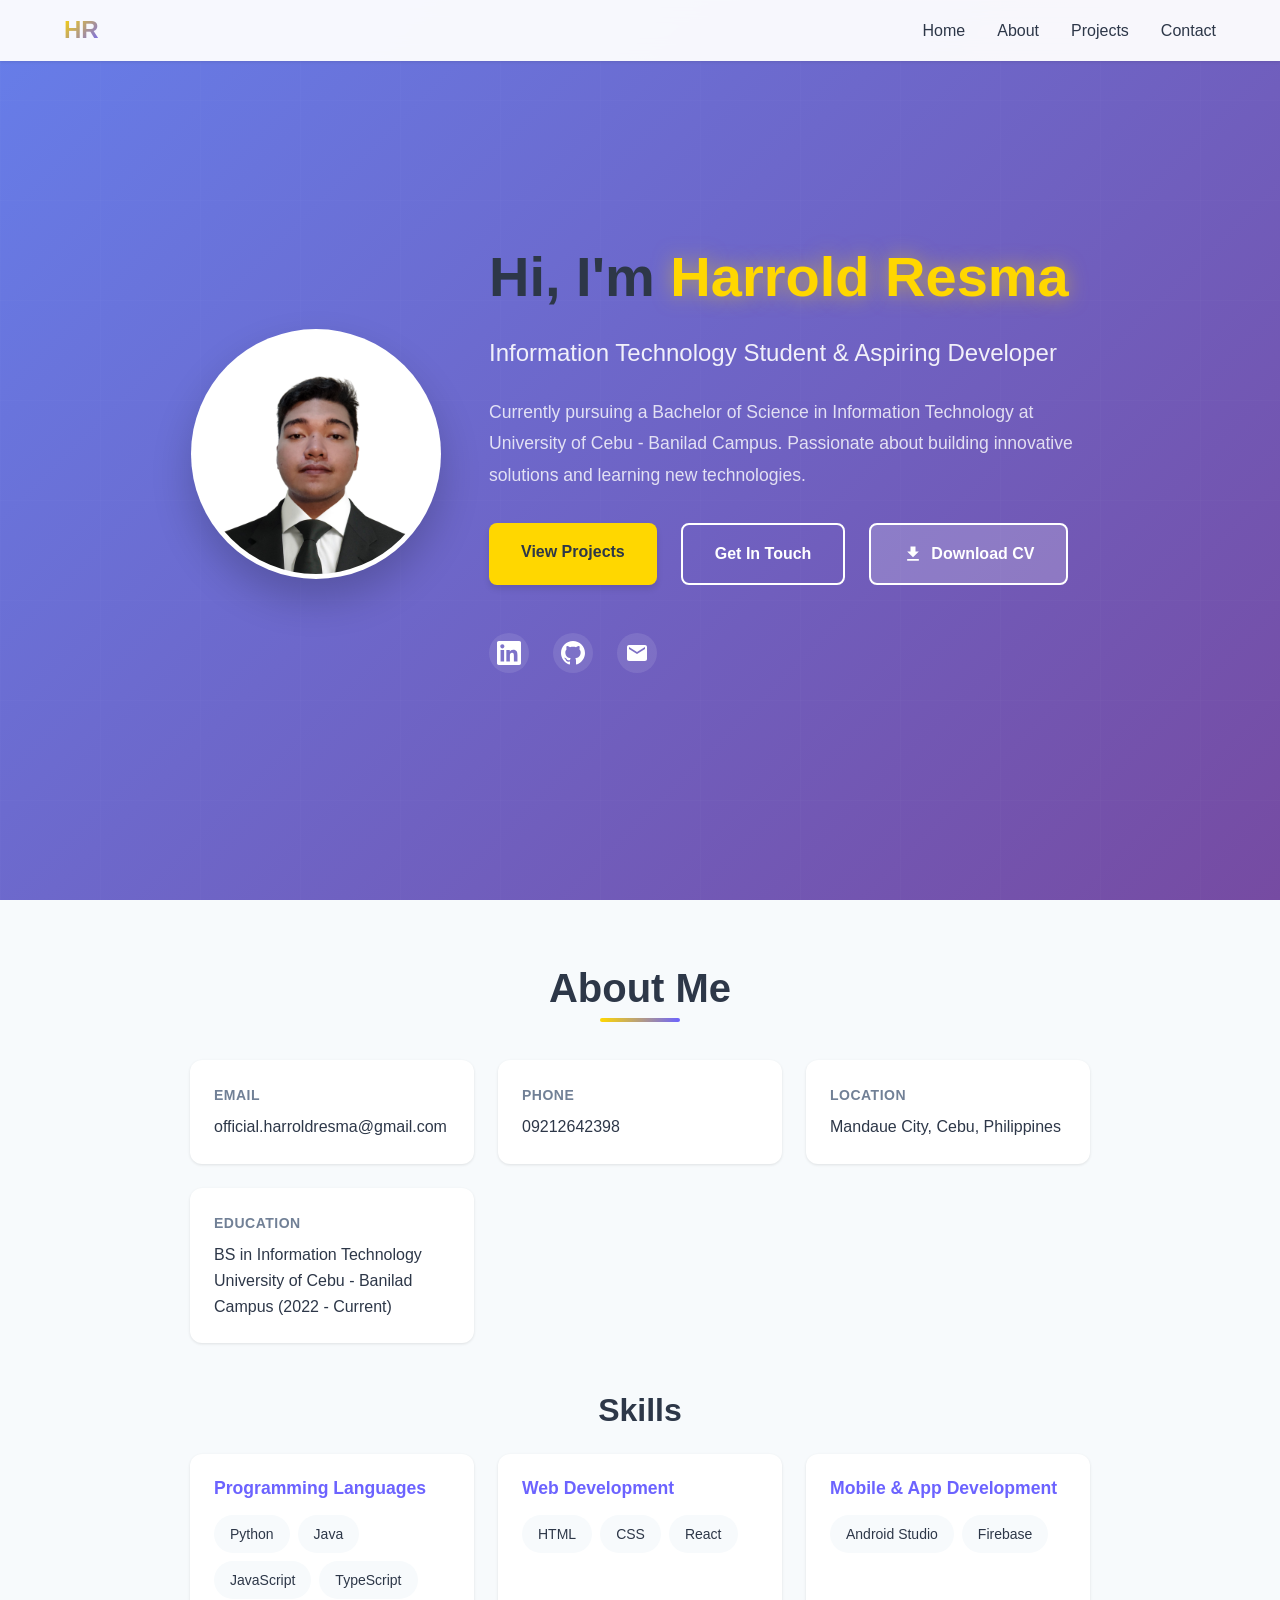
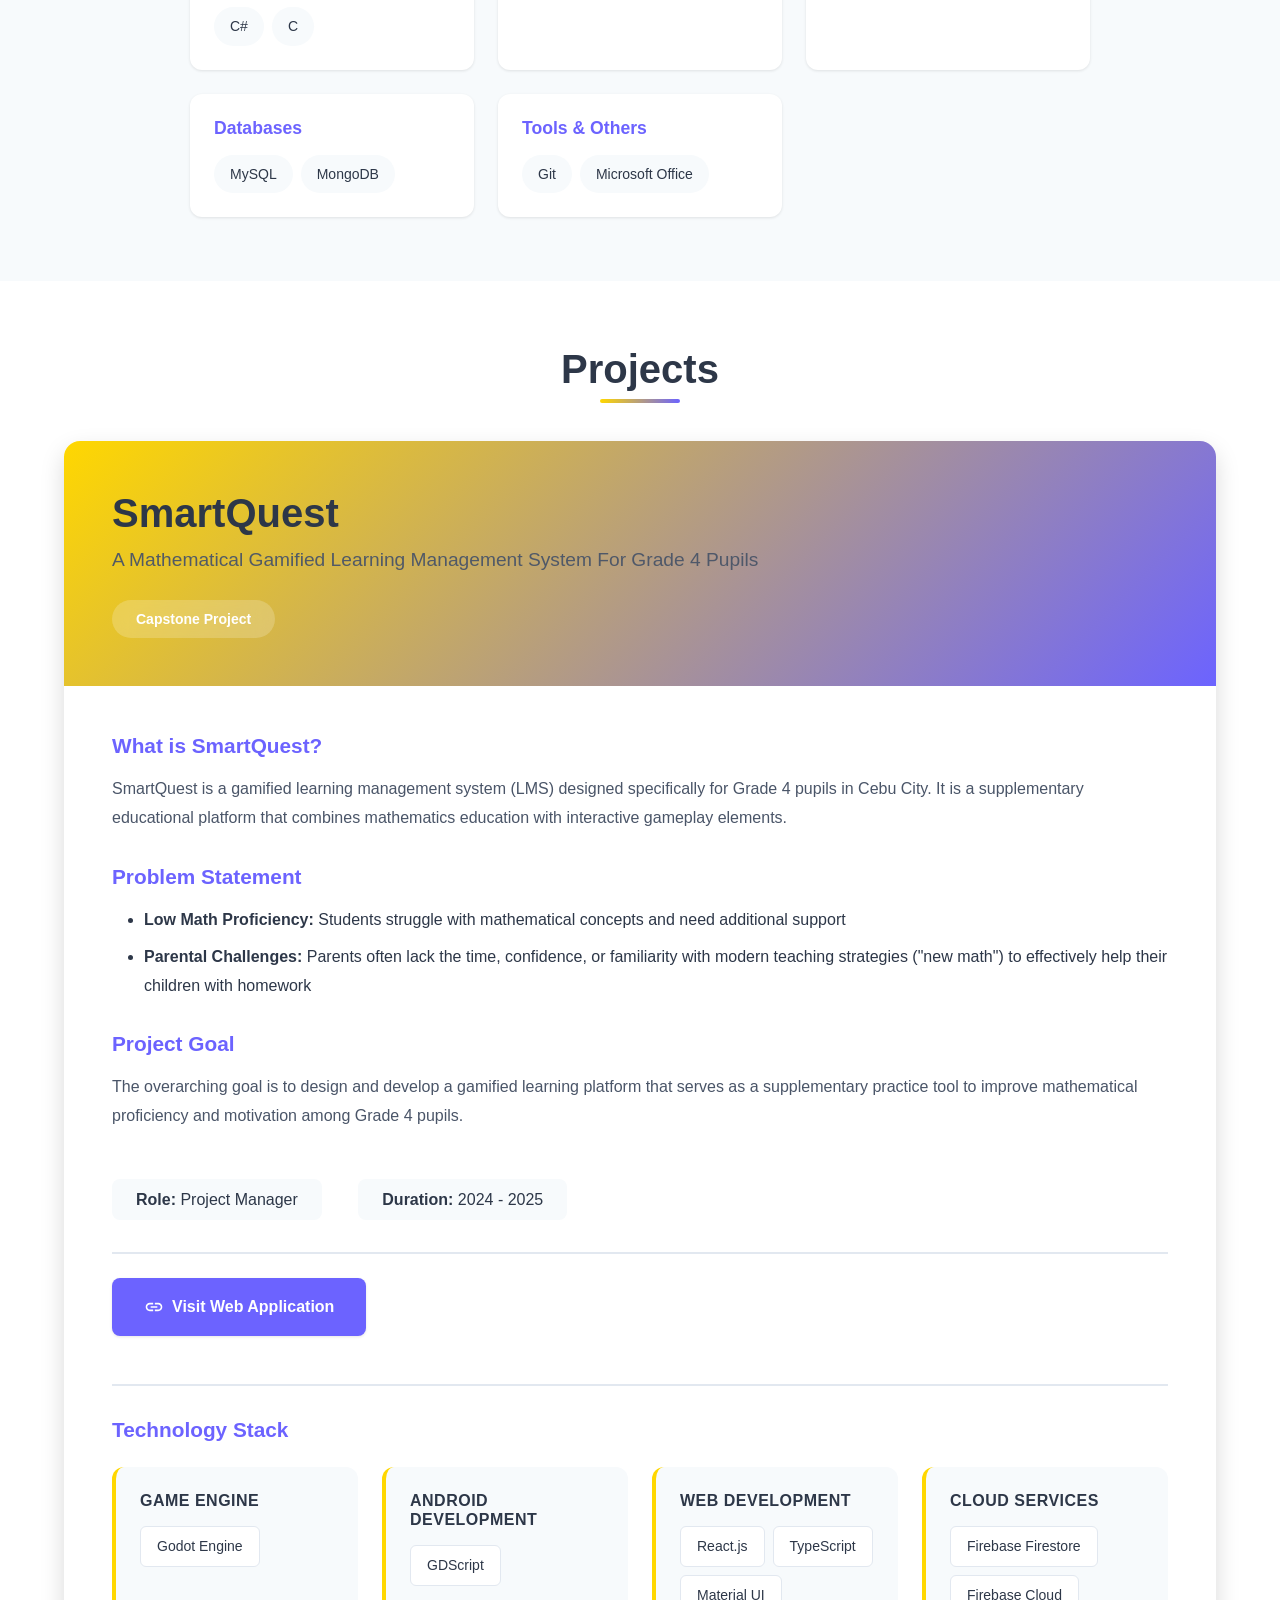
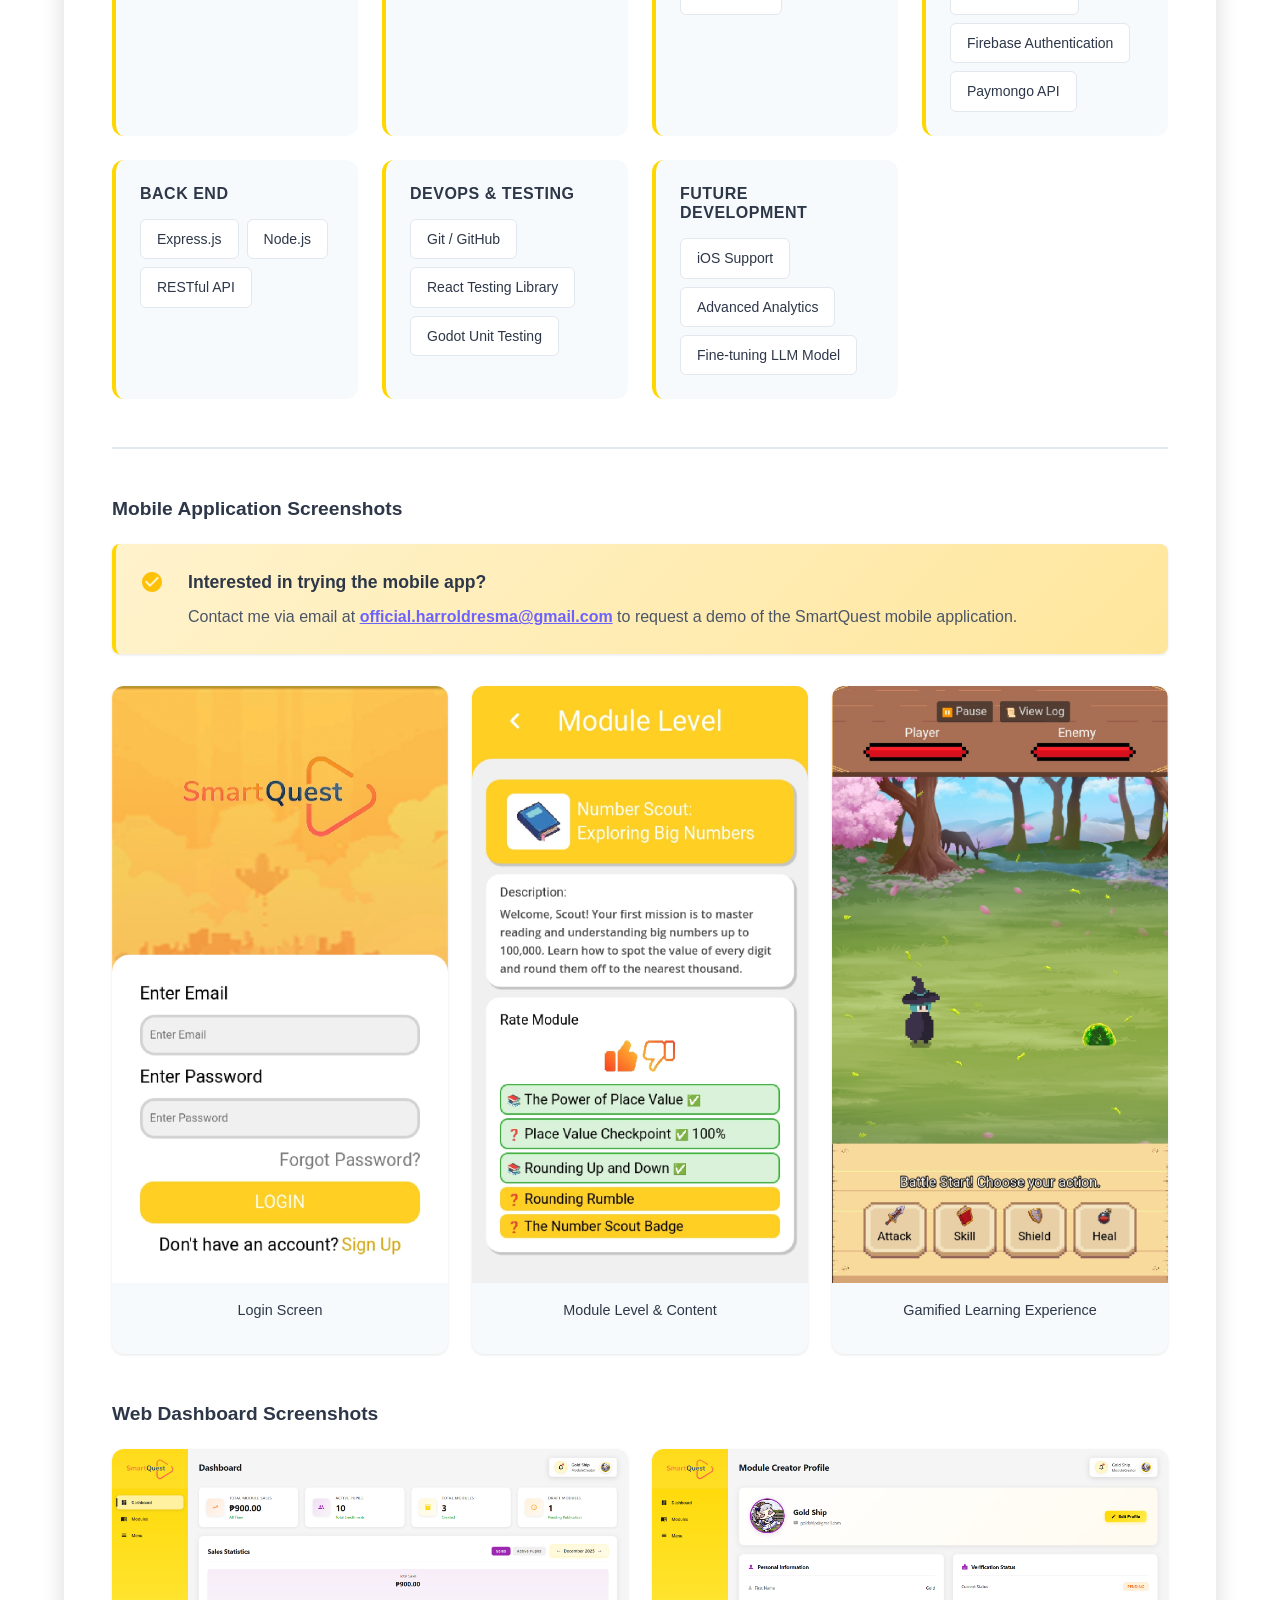
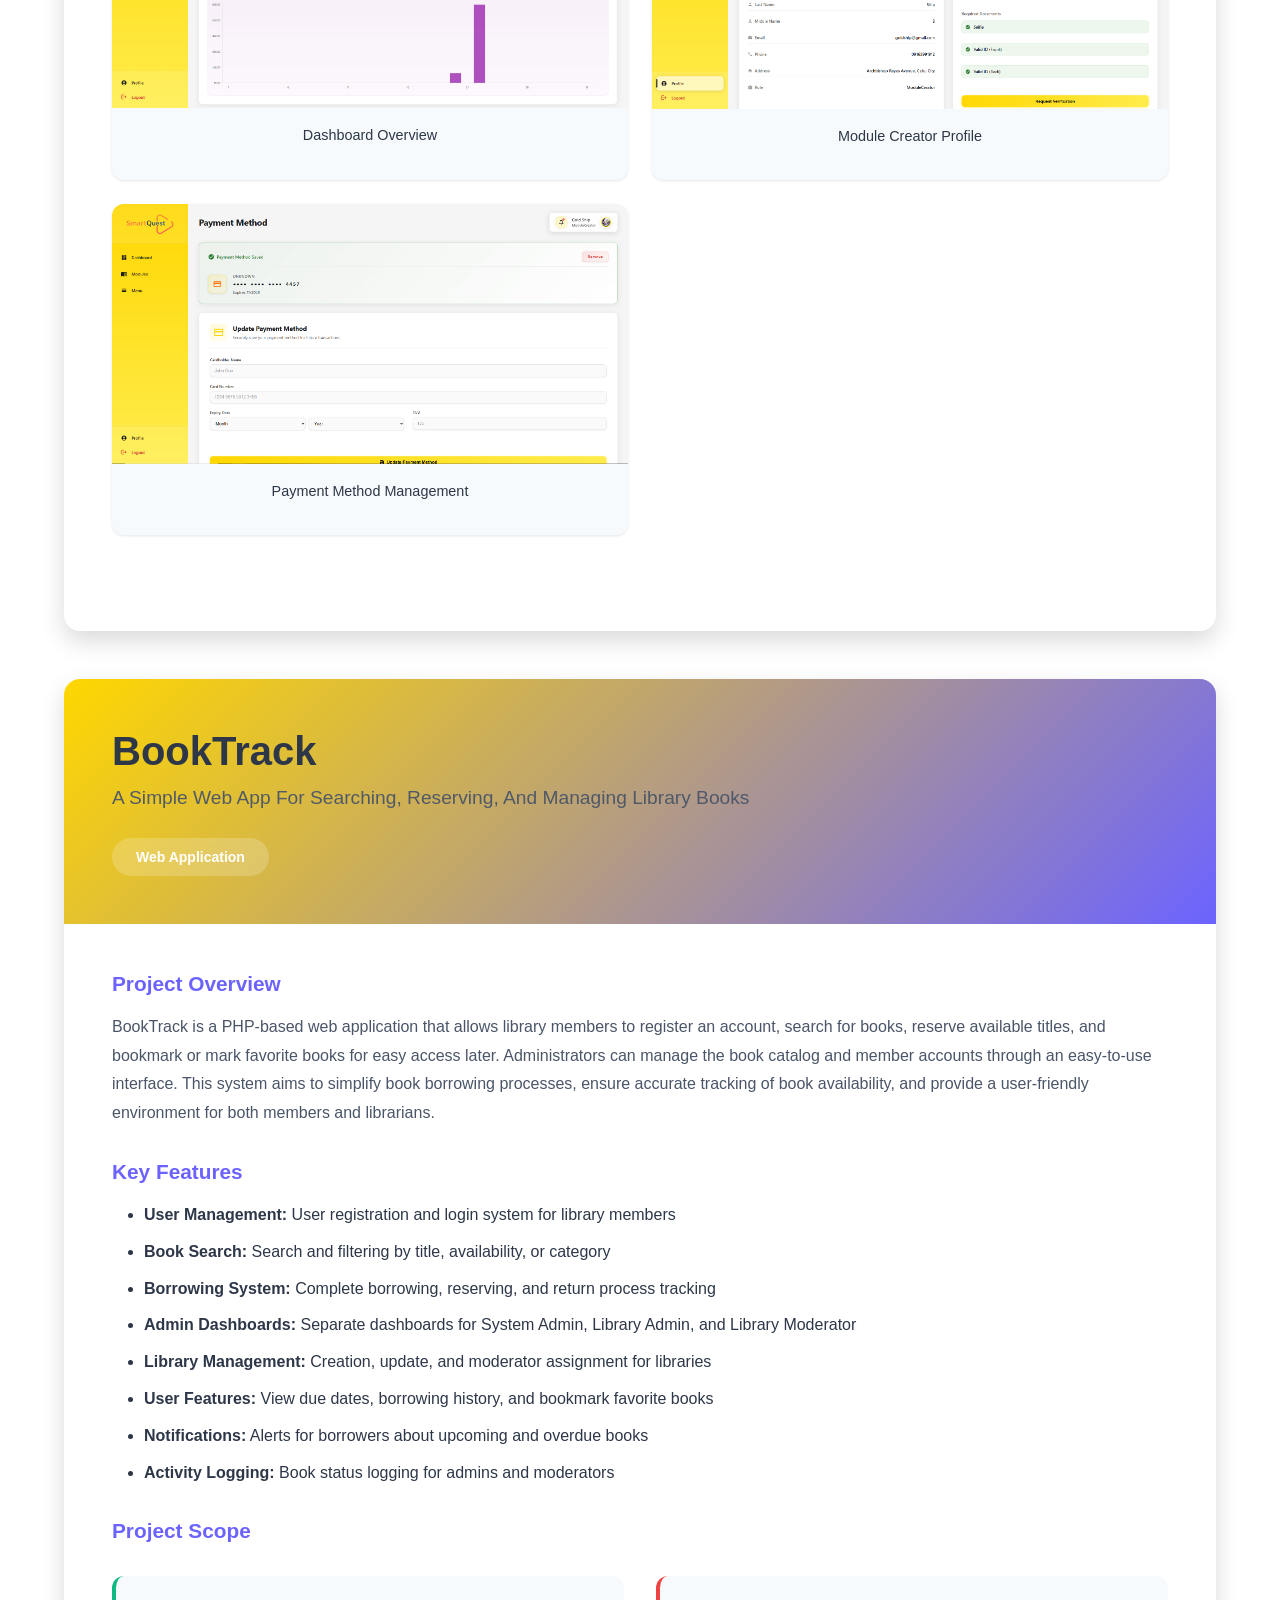
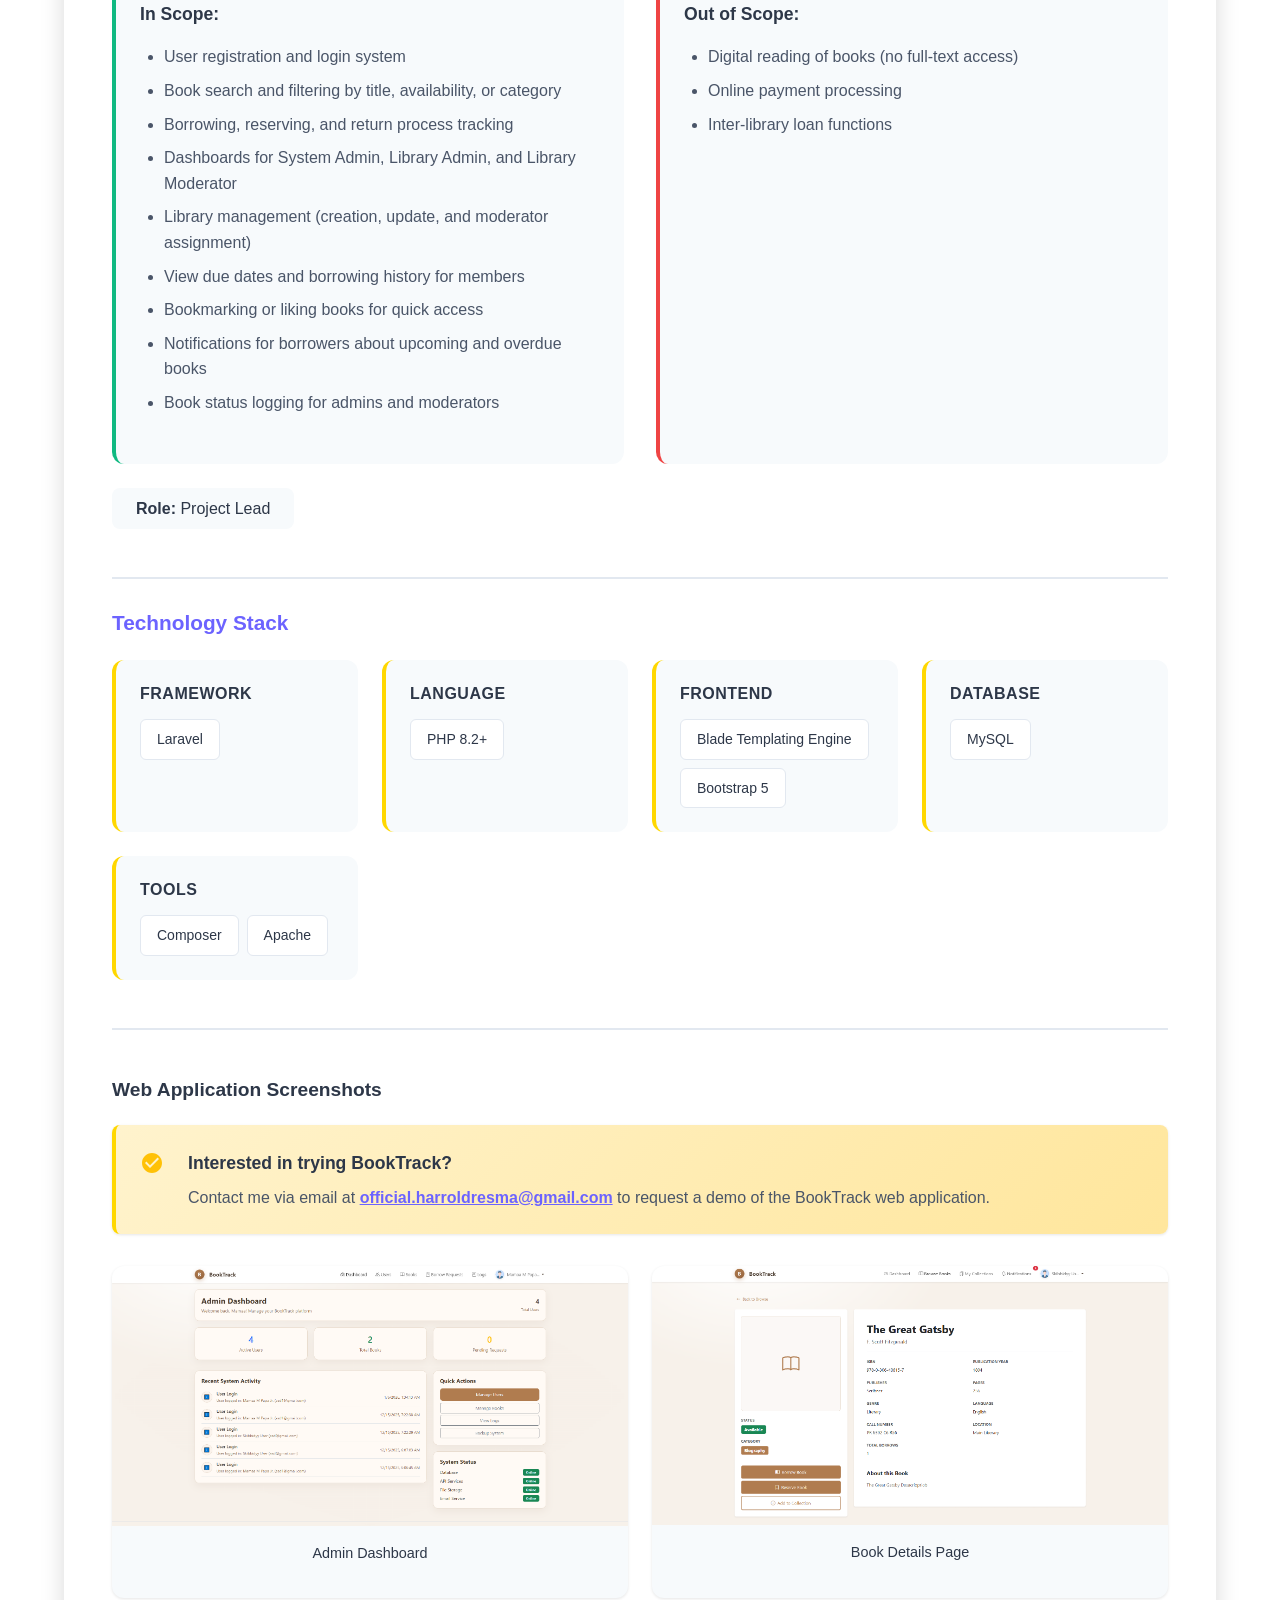
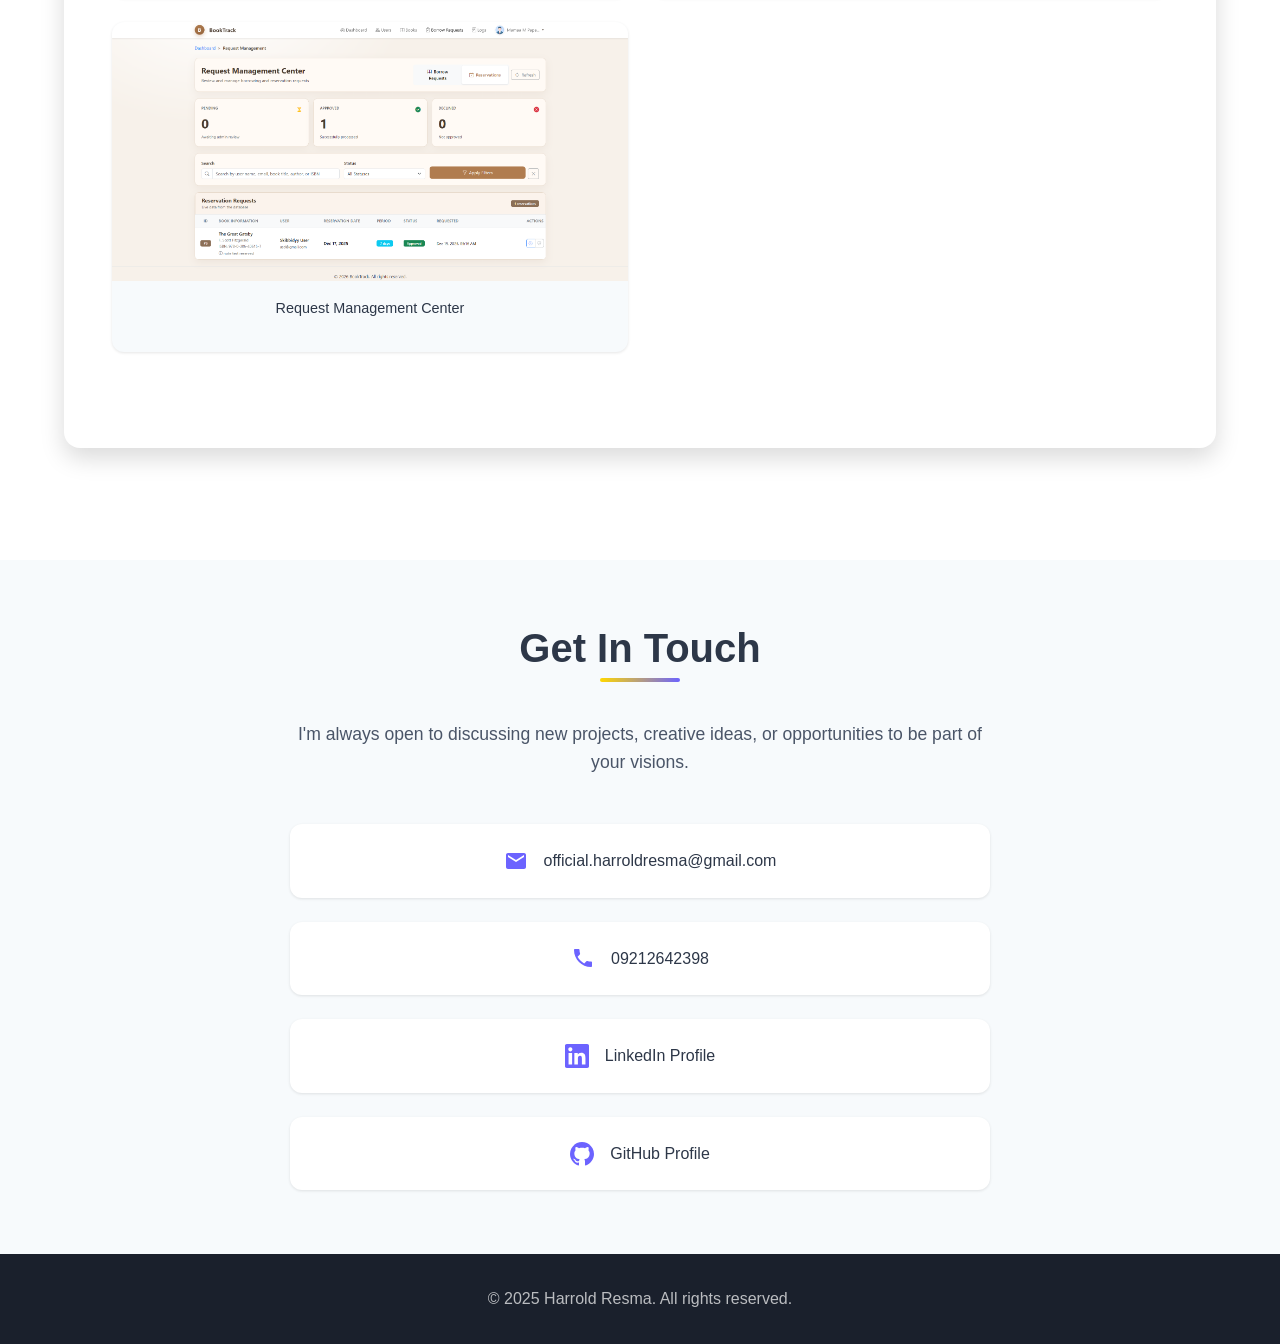
==== screens/index.html @ 8fab3f6a "Add portfolio site, assets, and project descriptions Added initial portfolio HTML (screens/index.htm" ====
<!DOCTYPE html>
<html lang="en">
<head>
    <meta charset="UTF-8">
    <meta name="viewport" content="width=device-width, initial-scale=1.0">
    <title>Harrold Resma - Portfolio</title>
    <link rel="stylesheet" href="../styles/global.css">
</head>
<body>
    <!-- Navigation -->
    <nav class="navbar">
        <div class="container">
            <div class="nav-brand">
                <h2>HR</h2>
            </div>
            <ul class="nav-menu">
                <li><a href="#home">Home</a></li>
                <li><a href="#about">About</a></li>
                <li><a href="#projects">Projects</a></li>
                <li><a href="#contact">Contact</a></li>
            </ul>
            <div class="hamburger">
                <span></span>
                <span></span>
                <span></span>
            </div>
        </div>
    </nav>

    <!-- Hero Section -->
    <section id="home" class="hero">
        <div class="container">
            <div class="hero-content">
                <div class="hero-image">
                    <img src="../assets/Harrold Profile Transparent.png" alt="Harrold Resma" class="profile-picture">
                </div>
                <div class="hero-text">
                    <h1 class="hero-title">
                        Hi, I'm <span class="highlight">Harrold Resma</span>
                    </h1>
                    <p class="hero-subtitle">Information Technology Student & Aspiring Developer</p>
                    <p class="hero-description">
                        Currently pursuing a Bachelor of Science in Information Technology at University of Cebu - Banilad Campus. 
                        Passionate about building innovative solutions and learning new technologies.
                    </p>
                    <div class="hero-buttons">
                        <a href="#projects" class="btn btn-primary">View Projects</a>
                        <a href="#contact" class="btn btn-secondary">Get In Touch</a>
                        <a href="../CV/Harrold-Resma_CV.pdf" download="Harrold-Resma_CV.pdf" class="btn btn-cv">
                            <svg width="20" height="20" viewBox="0 0 24 24" fill="currentColor" style="margin-right: 8px;">
                                <path d="M19 9h-4V3H9v6H5l7 7 7-7zM5 18v2h14v-2H5z"/>
                            </svg>
                            Download CV
                        </a>
                    </div>
                    <div class="social-links">
                        <a href="https://www.linkedin.com/in/harrold-resma-5a1842332" target="_blank" class="social-link">
                            <svg width="24" height="24" viewBox="0 0 24 24" fill="currentColor">
                                <path d="M20.447 20.452h-3.554v-5.569c0-1.328-.027-3.037-1.852-3.037-1.853 0-2.136 1.445-2.136 2.939v5.667H9.351V9h3.414v1.561h.046c.477-.9 1.637-1.85 3.37-1.85 3.601 0 4.267 2.37 4.267 5.455v6.286zM5.337 7.433c-1.144 0-2.063-.926-2.063-2.065 0-1.138.92-2.063 2.063-2.063 1.14 0 2.064.925 2.064 2.063 0 1.139-.925 2.065-2.064 2.065zm1.782 13.019H3.555V9h3.564v11.452zM22.225 0H1.771C.792 0 0 .774 0 1.729v20.542C0 23.227.792 24 1.771 24h20.451C23.2 24 24 23.227 24 22.271V1.729C24 .774 23.2 0 22.222 0h.003z"/>
                            </svg>
                        </a>
                        <a href="https://github.com/Harrrrold" target="_blank" class="social-link">
                            <svg width="24" height="24" viewBox="0 0 24 24" fill="currentColor">
                                <path d="M12 0c-6.626 0-12 5.373-12 12 0 5.302 3.438 9.8 8.207 11.387.599.111.793-.261.793-.577v-2.234c-3.338.726-4.033-1.416-4.033-1.416-.546-1.387-1.333-1.756-1.333-1.756-1.089-.745.083-.729.083-.729 1.205.084 1.839 1.237 1.839 1.237 1.07 1.834 2.807 1.304 3.492.997.107-.775.418-1.305.762-1.604-2.665-.305-5.467-1.334-5.467-5.931 0-1.311.469-2.381 1.236-3.221-.124-.303-.535-1.524.117-3.176 0 0 1.008-.322 3.301 1.23.957-.266 1.983-.399 3.003-.404 1.02.005 2.047.138 3.006.404 2.291-1.552 3.297-1.23 3.297-1.23.653 1.653.242 2.874.118 3.176.77.84 1.235 1.911 1.235 3.221 0 4.609-2.807 5.624-5.479 5.921.43.372.823 1.102.823 2.222v3.293c0 .319.192.694.801.576 4.765-1.589 8.199-6.086 8.199-11.386 0-6.627-5.373-12-12-12z"/>
                            </svg>
                        </a>
                        <a href="#contact" class="social-link">
                            <svg width="24" height="24" viewBox="0 0 24 24" fill="currentColor">
                                <path d="M20 4H4c-1.1 0-1.99.9-1.99 2L2 18c0 1.1.9 2 2 2h16c1.1 0 2-.9 2-2V6c0-1.1-.9-2-2-2zm0 4l-8 5-8-5V6l8 5 8-5v2z"/>
                            </svg>
                        </a>
                    </div>
                </div>
            </div>
        </div>
    </section>

    <!-- About Section -->
    <section id="about" class="about">
        <div class="container">
            <h2 class="section-title">About Me</h2>
            <div class="about-content">
                <div class="about-text">
                    <div class="info-grid">
                        <div class="info-item">
                            <span class="info-label">Email</span>
                            <span class="info-value">official.harroldresma@gmail.com</span>
                        </div>
                        <div class="info-item">
                            <span class="info-label">Phone</span>
                            <span class="info-value">09212642398</span>
                        </div>
                        <div class="info-item">
                            <span class="info-label">Location</span>
                            <span class="info-value">Mandaue City, Cebu, Philippines</span>
                        </div>
                        <div class="info-item">
                            <span class="info-label">Education</span>
                            <span class="info-value">BS in Information Technology<br>University of Cebu - Banilad Campus (2022 - Current)</span>
                        </div>
                    </div>
                    <div class="skills-section">
                        <h3>Skills</h3>
                        <div class="skills-grid">
                            <div class="skill-category">
                                <h4>Programming Languages</h4>
                                <div class="skill-tags">
                                    <span class="skill-tag">Python</span>
                                    <span class="skill-tag">Java</span>
                                    <span class="skill-tag">JavaScript</span>
                                    <span class="skill-tag">TypeScript</span>
                                    <span class="skill-tag">C#</span>
                                    <span class="skill-tag">C</span>
                                </div>
                            </div>
                            <div class="skill-category">
                                <h4>Web Development</h4>
                                <div class="skill-tags">
                                    <span class="skill-tag">HTML</span>
                                    <span class="skill-tag">CSS</span>
                                    <span class="skill-tag">React</span>
                                </div>
                            </div>
                            <div class="skill-category">
                                <h4>Mobile & App Development</h4>
                                <div class="skill-tags">
                                    <span class="skill-tag">Android Studio</span>
                                    <span class="skill-tag">Firebase</span>
                                </div>
                            </div>
                            <div class="skill-category">
                                <h4>Databases</h4>
                                <div class="skill-tags">
                                    <span class="skill-tag">MySQL</span>
                                    <span class="skill-tag">MongoDB</span>
                                </div>
                            </div>
                            <div class="skill-category">
                                <h4>Tools & Others</h4>
                                <div class="skill-tags">
                                    <span class="skill-tag">Git</span>
                                    <span class="skill-tag">Microsoft Office</span>
                                </div>
                            </div>
                        </div>
                    </div>
                </div>
            </div>
        </div>
    </section>

    <!-- Projects Section -->
    <section id="projects" class="projects">
        <div class="container">
            <h2 class="section-title">Projects</h2>
            
            <!-- SmartQuest Project -->
            <div class="project-card">
                <div class="project-header">
                    <div class="project-title-section">
                        <h3 class="project-title">SmartQuest</h3>
                        <p class="project-subtitle">A Mathematical Gamified Learning Management System For Grade 4 Pupils</p>
                        <span class="project-badge">Capstone Project</span>
                    </div>
                </div>
                
                <div class="project-content">
                    <div class="project-description">
                        <h4>What is SmartQuest?</h4>
                        <p>
                            SmartQuest is a gamified learning management system (LMS) designed specifically for Grade 4 pupils in Cebu City. 
                            It is a supplementary educational platform that combines mathematics education with interactive gameplay elements.
                        </p>
                        
                        <h4>Problem Statement</h4>
                        <ul>
                            <li><strong>Low Math Proficiency:</strong> Students struggle with mathematical concepts and need additional support</li>
                            <li><strong>Parental Challenges:</strong> Parents often lack the time, confidence, or familiarity with modern teaching strategies ("new math") to effectively help their children with homework</li>
                        </ul>
                        
                        <h4>Project Goal</h4>
                        <p>
                            The overarching goal is to design and develop a gamified learning platform that serves as a supplementary practice tool 
                            to improve mathematical proficiency and motivation among Grade 4 pupils.
                        </p>
                        
                        <div class="project-role">
                            <strong>Role:</strong> Project Manager
                        </div>
                        <div class="project-period">
                            <strong>Duration:</strong> 2024 - 2025
                        </div>
                        
                        <div class="project-links">
                            <a href="https://smartquest-uc.web.app/" target="_blank" rel="noopener noreferrer" class="project-link-btn">
                                <svg width="20" height="20" viewBox="0 0 24 24" fill="currentColor" style="margin-right: 8px;">
                                    <path d="M3.9 12c0-1.71 1.39-3.1 3.1-3.1h4V7H7c-2.76 0-5 2.24-5 5s2.24 5 5 5h4v-1.9H7c-1.71 0-3.1-1.39-3.1-3.1zM8 13h8v-2H8v2zm9-6h-4v1.9h4c1.71 0 3.1 1.39 3.1 3.1s-1.39 3.1-3.1 3.1h-4V17h4c2.76 0 5-2.24 5-5s-2.24-5-5-5z"/>
                                </svg>
                                Visit Web Application
                            </a>
                        </div>
                        
                        <div class="tech-stack-section">
                            <h4>Technology Stack</h4>
                            <div class="tech-stack-grid">
                                <div class="tech-category">
                                    <h5>Game Engine</h5>
                                    <div class="tech-tags">
                                        <span class="tech-tag">Godot Engine</span>
                                    </div>
                                </div>
                                <div class="tech-category">
                                    <h5>Android Development</h5>
                                    <div class="tech-tags">
                                        <span class="tech-tag">GDScript</span>
                                    </div>
                                </div>
                                <div class="tech-category">
                                    <h5>Web Development</h5>
                                    <div class="tech-tags">
                                        <span class="tech-tag">React.js</span>
                                        <span class="tech-tag">TypeScript</span>
                                        <span class="tech-tag">Material UI</span>
                                    </div>
                                </div>
                                <div class="tech-category">
                                    <h5>Cloud Services</h5>
                                    <div class="tech-tags">
                                        <span class="tech-tag">Firebase Firestore</span>
                                        <span class="tech-tag">Firebase Cloud</span>
                                        <span class="tech-tag">Firebase Authentication</span>
                                        <span class="tech-tag">Paymongo API</span>
                                    </div>
                                </div>
                                <div class="tech-category">
                                    <h5>Back End</h5>
                                    <div class="tech-tags">
                                        <span class="tech-tag">Express.js</span>
                                        <span class="tech-tag">Node.js</span>
                                        <span class="tech-tag">RESTful API</span>
                                    </div>
                                </div>
                                <div class="tech-category">
                                    <h5>DevOps & Testing</h5>
                                    <div class="tech-tags">
                                        <span class="tech-tag">Git / GitHub</span>
                                        <span class="tech-tag">React Testing Library</span>
                                        <span class="tech-tag">Godot Unit Testing</span>
                                    </div>
                                </div>
                                <div class="tech-category">
                                    <h5>Future Development</h5>
                                    <div class="tech-tags">
                                        <span class="tech-tag">iOS Support</span>
                                        <span class="tech-tag">Advanced Analytics</span>
                                        <span class="tech-tag">Fine-tuning LLM Model</span>
                                    </div>
                                </div>
                            </div>
                        </div>
                    </div>
                    
                    <div class="project-images">
                        <h4>Mobile Application Screenshots</h4>
                        <div class="app-demo-notice">
                            <div class="demo-notice-content">
                                <svg width="24" height="24" viewBox="0 0 24 24" fill="currentColor">
                                    <path d="M12 2C6.48 2 2 6.48 2 12s4.48 10 10 10 10-4.48 10-10S17.52 2 12 2zm-2 15l-5-5 1.41-1.41L10 14.17l7.59-7.59L19 8l-9 9z"/>
                                </svg>
                                <div class="demo-notice-text">
                                    <strong>Interested in trying the mobile app?</strong>
                                    <p>Contact me via email at <a href="mailto:official.harroldresma@gmail.com?subject=SmartQuest Mobile App Demo Request">official.harroldresma@gmail.com</a> to request a demo of the SmartQuest mobile application.</p>
                                </div>
                            </div>
                        </div>
                        <div class="image-grid mobile-grid">
                            <div class="image-item">
                                <img src="../assets/smartquestAppLogin.jpg" alt="SmartQuest Mobile Login Screen" class="modal-image" data-src="../assets/smartquestAppLogin.jpg" data-alt="SmartQuest Mobile Login Screen">
                                <p class="image-caption">Login Screen</p>
                            </div>
                            <div class="image-item">
                                <img src="../assets/smartquestAppModuleContent.jpg" alt="SmartQuest Mobile Module Content" class="modal-image" data-src="../assets/smartquestAppModuleContent.jpg" data-alt="SmartQuest Mobile Module Content">
                                <p class="image-caption">Module Level & Content</p>
                            </div>
                            <div class="image-item">
                                <img src="../assets/smartquestAppGame.jpg" alt="SmartQuest Mobile Game" class="modal-image" data-src="../assets/smartquestAppGame.jpg" data-alt="SmartQuest Mobile Game">
                                <p class="image-caption">Gamified Learning Experience</p>
                            </div>
                        </div>
                        
                        <h4>Web Dashboard Screenshots</h4>
                        <div class="image-grid web-grid">
                            <div class="image-item">
                                <img src="../assets/smartquestWebDashboard.png" alt="SmartQuest Web Dashboard" class="modal-image" data-src="../assets/smartquestWebDashboard.png" data-alt="SmartQuest Web Dashboard">
                                <p class="image-caption">Dashboard Overview</p>
                            </div>
                            <div class="image-item">
                                <img src="../assets/smartquestWebProfile.png" alt="SmartQuest Web Profile" class="modal-image" data-src="../assets/smartquestWebProfile.png" data-alt="SmartQuest Web Profile">
                                <p class="image-caption">Module Creator Profile</p>
                            </div>
                            <div class="image-item">
                                <img src="../assets/smartquestWebPaymentMethod.png" alt="SmartQuest Web Payment Method" class="modal-image" data-src="../assets/smartquestWebPaymentMethod.png" data-alt="SmartQuest Web Payment Method">
                                <p class="image-caption">Payment Method Management</p>
                            </div>
                        </div>
                    </div>
                </div>
            </div>
            
            <!-- BookTrack Project -->
            <div class="project-card">
                <div class="project-header">
                    <div class="project-title-section">
                        <h3 class="project-title">BookTrack</h3>
                        <p class="project-subtitle">A Simple Web App For Searching, Reserving, And Managing Library Books</p>
                        <span class="project-badge">Web Application</span>
                    </div>
                </div>
                
                <div class="project-content">
                    <div class="project-description">
                        <h4>Project Overview</h4>
                        <p>
                            BookTrack is a PHP-based web application that allows library members to register an account, search for books, 
                            reserve available titles, and bookmark or mark favorite books for easy access later. Administrators can manage 
                            the book catalog and member accounts through an easy-to-use interface. This system aims to simplify book borrowing 
                            processes, ensure accurate tracking of book availability, and provide a user-friendly environment for both members and librarians.
                        </p>
                        
                        <h4>Key Features</h4>
                        <ul>
                            <li><strong>User Management:</strong> User registration and login system for library members</li>
                            <li><strong>Book Search:</strong> Search and filtering by title, availability, or category</li>
                            <li><strong>Borrowing System:</strong> Complete borrowing, reserving, and return process tracking</li>
                            <li><strong>Admin Dashboards:</strong> Separate dashboards for System Admin, Library Admin, and Library Moderator</li>
                            <li><strong>Library Management:</strong> Creation, update, and moderator assignment for libraries</li>
                            <li><strong>User Features:</strong> View due dates, borrowing history, and bookmark favorite books</li>
                            <li><strong>Notifications:</strong> Alerts for borrowers about upcoming and overdue books</li>
                            <li><strong>Activity Logging:</strong> Book status logging for admins and moderators</li>
                        </ul>
                        
                        <h4>Project Scope</h4>
                        <div class="scope-section">
                            <div class="scope-in">
                                <strong>In Scope:</strong>
                                <ul>
                                    <li>User registration and login system</li>
                                    <li>Book search and filtering by title, availability, or category</li>
                                    <li>Borrowing, reserving, and return process tracking</li>
                                    <li>Dashboards for System Admin, Library Admin, and Library Moderator</li>
                                    <li>Library management (creation, update, and moderator assignment)</li>
                                    <li>View due dates and borrowing history for members</li>
                                    <li>Bookmarking or liking books for quick access</li>
                                    <li>Notifications for borrowers about upcoming and overdue books</li>
                                    <li>Book status logging for admins and moderators</li>
                                </ul>
                            </div>
                            <div class="scope-out">
                                <strong>Out of Scope:</strong>
                                <ul>
                                    <li>Digital reading of books (no full-text access)</li>
                                    <li>Online payment processing</li>
                                    <li>Inter-library loan functions</li>
                                </ul>
                            </div>
                        </div>
                        
                        <div class="project-role">
                            <strong>Role:</strong> Project Lead
                        </div>
                        
                        <div class="tech-stack-section">
                            <h4>Technology Stack</h4>
                            <div class="tech-stack-grid">
                                <div class="tech-category">
                                    <h5>Framework</h5>
                                    <div class="tech-tags">
                                        <span class="tech-tag">Laravel</span>
                                    </div>
                                </div>
                                <div class="tech-category">
                                    <h5>Language</h5>
                                    <div class="tech-tags">
                                        <span class="tech-tag">PHP 8.2+</span>
                                    </div>
                                </div>
                                <div class="tech-category">
                                    <h5>Frontend</h5>
                                    <div class="tech-tags">
                                        <span class="tech-tag">Blade Templating Engine</span>
                                        <span class="tech-tag">Bootstrap 5</span>
                                    </div>
                                </div>
                                <div class="tech-category">
                                    <h5>Database</h5>
                                    <div class="tech-tags">
                                        <span class="tech-tag">MySQL</span>
                                    </div>
                                </div>
                                <div class="tech-category">
                                    <h5>Tools</h5>
                                    <div class="tech-tags">
                                        <span class="tech-tag">Composer</span>
                                        <span class="tech-tag">Apache</span>
                                    </div>
                                </div>
                            </div>
                        </div>
                    </div>
                    
                    <div class="project-images">
                        <h4>Web Application Screenshots</h4>
                        <div class="app-demo-notice">
                            <div class="demo-notice-content">
                                <svg width="24" height="24" viewBox="0 0 24 24" fill="currentColor">
                                    <path d="M12 2C6.48 2 2 6.48 2 12s4.48 10 10 10 10-4.48 10-10S17.52 2 12 2zm-2 15l-5-5 1.41-1.41L10 14.17l7.59-7.59L19 8l-9 9z"/>
                                </svg>
                                <div class="demo-notice-text">
                                    <strong>Interested in trying BookTrack?</strong>
                                    <p>Contact me via email at <a href="mailto:official.harroldresma@gmail.com?subject=BookTrack Demo Request">official.harroldresma@gmail.com</a> to request a demo of the BookTrack web application.</p>
                                </div>
                            </div>
                        </div>
                        <div class="image-grid web-grid">
                            <div class="image-item">
                                <img src="../assets/booktrackWebDashboard.png" alt="BookTrack Admin Dashboard" class="modal-image" data-src="../assets/booktrackWebDashboard.png" data-alt="BookTrack Admin Dashboard">
                                <p class="image-caption">Admin Dashboard</p>
                            </div>
                            <div class="image-item">
                                <img src="../assets/booktrackWebBookDetails.png" alt="BookTrack Book Details" class="modal-image" data-src="../assets/booktrackWebBookDetails.png" data-alt="BookTrack Book Details">
                                <p class="image-caption">Book Details Page</p>
                            </div>
                            <div class="image-item">
                                <img src="../assets/booktrackWebRequest.png" alt="BookTrack Request Management" class="modal-image" data-src="../assets/booktrackWebRequest.png" data-alt="BookTrack Request Management">
                                <p class="image-caption">Request Management Center</p>
                            </div>
                        </div>
                    </div>
                </div>
            </div>
        </div>
    </section>

    <!-- Contact Section -->
    <section id="contact" class="contact">
        <div class="container">
            <h2 class="section-title">Get In Touch</h2>
            <div class="contact-content">
                <p class="contact-description">
                    I'm always open to discussing new projects, creative ideas, or opportunities to be part of your visions.
                </p>
                <div class="contact-info">
                    <a href="mailto:official.harroldresma@gmail.com?subject=Portfolio Inquiry" class="contact-item" id="email-contact" target="_blank" rel="noopener noreferrer">
                        <svg width="24" height="24" viewBox="0 0 24 24" fill="currentColor">
                            <path d="M20 4H4c-1.1 0-1.99.9-1.99 2L2 18c0 1.1.9 2 2 2h16c1.1 0 2-.9 2-2V6c0-1.1-.9-2-2-2zm0 4l-8 5-8-5V6l8 5 8-5v2z"/>
                        </svg>
                        <span>official.harroldresma@gmail.com</span>
                    </a>
                    <a href="tel:09212642398" class="contact-item">
                        <svg width="24" height="24" viewBox="0 0 24 24" fill="currentColor">
                            <path d="M6.62 10.79c1.44 2.83 3.76 5.14 6.59 6.59l2.2-2.2c.27-.27.67-.36 1.02-.24 1.12.37 2.33.57 3.57.57.55 0 1 .45 1 1V20c0 .55-.45 1-1 1-9.39 0-17-7.61-17-17 0-.55.45-1 1-1h3.5c.55 0 1 .45 1 1 0 1.25.2 2.45.57 3.57.11.35.03.74-.25 1.02l-2.2 2.2z"/>
                        </svg>
                        <span>09212642398</span>
                    </a>
                    <a href="https://www.linkedin.com/in/harrold-resma-5a1842332" target="_blank" class="contact-item">
                        <svg width="24" height="24" viewBox="0 0 24 24" fill="currentColor">
                            <path d="M20.447 20.452h-3.554v-5.569c0-1.328-.027-3.037-1.852-3.037-1.853 0-2.136 1.445-2.136 2.939v5.667H9.351V9h3.414v1.561h.046c.477-.9 1.637-1.85 3.37-1.85 3.601 0 4.267 2.37 4.267 5.455v6.286zM5.337 7.433c-1.144 0-2.063-.926-2.063-2.065 0-1.138.92-2.063 2.063-2.063 1.14 0 2.064.925 2.064 2.063 0 1.139-.925 2.065-2.064 2.065zm1.782 13.019H3.555V9h3.564v11.452zM22.225 0H1.771C.792 0 0 .774 0 1.729v20.542C0 23.227.792 24 1.771 24h20.451C23.2 24 24 23.227 24 22.271V1.729C24 .774 23.2 0 22.222 0h.003z"/>
                        </svg>
                        <span>LinkedIn Profile</span>
                    </a>
                    <a href="https://github.com/Harrrrold" target="_blank" class="contact-item">
                        <svg width="24" height="24" viewBox="0 0 24 24" fill="currentColor">
                            <path d="M12 0c-6.626 0-12 5.373-12 12 0 5.302 3.438 9.8 8.207 11.387.599.111.793-.261.793-.577v-2.234c-3.338.726-4.033-1.416-4.033-1.416-.546-1.387-1.333-1.756-1.333-1.756-1.089-.745.083-.729.083-.729 1.205.084 1.839 1.237 1.839 1.237 1.07 1.834 2.807 1.304 3.492.997.107-.775.418-1.305.762-1.604-2.665-.305-5.467-1.334-5.467-5.931 0-1.311.469-2.381 1.236-3.221-.124-.303-.535-1.524.117-3.176 0 0 1.008-.322 3.301 1.23.957-.266 1.983-.399 3.003-.404 1.02.005 2.047.138 3.006.404 2.291-1.552 3.297-1.23 3.297-1.23.653 1.653.242 2.874.118 3.176.77.84 1.235 1.911 1.235 3.221 0 4.609-2.807 5.624-5.479 5.921.43.372.823 1.102.823 2.222v3.293c0 .319.192.694.801.576 4.765-1.589 8.199-6.086 8.199-11.386 0-6.627-5.373-12-12-12z"/>
                        </svg>
                        <span>GitHub Profile</span>
                    </a>
                </div>
            </div>
        </div>
    </section>

    <!-- Footer -->
    <footer class="footer">
        <div class="container">
            <p>&copy; 2025 Harrold Resma. All rights reserved.</p>
        </div>
    </footer>

    <!-- Image Modal -->
    <div id="imageModal" class="modal">
        <span class="modal-close">&times;</span>
        <img class="modal-content" id="modalImage">
        <div class="modal-caption" id="modalCaption"></div>
    </div>

    <script>
        // Mobile menu toggle
        const hamburger = document.querySelector('.hamburger');
        const navMenu = document.querySelector('.nav-menu');

        hamburger.addEventListener('click', () => {
            hamburger.classList.toggle('active');
            navMenu.classList.toggle('active');
        });

        // Close menu when clicking on a link
        document.querySelectorAll('.nav-menu a').forEach(link => {
            link.addEventListener('click', () => {
                hamburger.classList.remove('active');
                navMenu.classList.remove('active');
            });
        });

        // Smooth scrolling
        document.querySelectorAll('a[href^="#"]').forEach(anchor => {
            anchor.addEventListener('click', function (e) {
                e.preventDefault();
                const target = document.querySelector(this.getAttribute('href'));
                if (target) {
                    target.scrollIntoView({
                        behavior: 'smooth',
                        block: 'start'
                    });
                }
            });
        });

        // Image Modal functionality
        const modal = document.getElementById('imageModal');
        const modalImg = document.getElementById('modalImage');
        const modalCaption = document.getElementById('modalCaption');
        const modalClose = document.querySelector('.modal-close');

        // Get all images with modal-image class
        const modalImages = document.querySelectorAll('.modal-image');

        modalImages.forEach(img => {
            img.style.cursor = 'pointer';
            img.addEventListener('click', function() {
                modal.style.display = 'flex';
                modalImg.src = this.getAttribute('data-src') || this.src;
                modalCaption.textContent = this.getAttribute('data-alt') || this.alt;
                document.body.style.overflow = 'hidden'; // Prevent background scrolling
            });
        });

        // Close modal when clicking the X
        modalClose.addEventListener('click', function() {
            modal.style.display = 'none';
            document.body.style.overflow = 'auto'; // Restore scrolling
        });

        // Close modal when clicking outside the image
        modal.addEventListener('click', function(e) {
            if (e.target === modal) {
                modal.style.display = 'none';
                document.body.style.overflow = 'auto'; // Restore scrolling
            }
        });

        // Close modal with Escape key
        document.addEventListener('keydown', function(e) {
            if (e.key === 'Escape' && modal.style.display === 'flex') {
                modal.style.display = 'none';
                document.body.style.overflow = 'auto'; // Restore scrolling
            }
        });
    </script>
</body>
</html>
---- styles/global.css ----
/* ============================================
   Global Styles & Reset
   ============================================ */

* {
    margin: 0;
    padding: 0;
    box-sizing: border-box;
}

:root {
    /* Color Palette */
    --primary-color: #FFD700;
    --primary-dark: #FFC107;
    --secondary-color: #6C63FF;
    --accent-color: #FF6B6B;
    --text-primary: #2D3748;
    --text-secondary: #4A5568;
    --text-light: #718096;
    --bg-primary: #FFFFFF;
    --bg-secondary: #F7FAFC;
    --bg-dark: #1A202C;
    --border-color: #E2E8F0;
    --shadow-sm: 0 1px 3px rgba(0, 0, 0, 0.1);
    --shadow-md: 0 4px 6px rgba(0, 0, 0, 0.1);
    --shadow-lg: 0 10px 25px rgba(0, 0, 0, 0.15);
    --shadow-xl: 0 20px 40px rgba(0, 0, 0, 0.2);
    
    /* Typography */
    --font-primary: -apple-system, BlinkMacSystemFont, 'Segoe UI', 'Roboto', 'Oxygen', 'Ubuntu', 'Cantarell', 'Fira Sans', 'Droid Sans', 'Helvetica Neue', sans-serif;
    --font-mono: 'Courier New', Courier, monospace;
    
    /* Spacing */
    --spacing-xs: 0.5rem;
    --spacing-sm: 1rem;
    --spacing-md: 1.5rem;
    --spacing-lg: 2rem;
    --spacing-xl: 3rem;
    --spacing-2xl: 4rem;
    
    /* Transitions */
    --transition-fast: 0.2s ease;
    --transition-normal: 0.3s ease;
    --transition-slow: 0.5s ease;
}

html {
    scroll-behavior: smooth;
}

body {
    font-family: var(--font-primary);
    color: var(--text-primary);
    background-color: var(--bg-primary);
    line-height: 1.6;
    font-size: 16px;
    overflow-x: hidden;
}

/* ============================================
   Typography
   ============================================ */

h1, h2, h3, h4, h5, h6 {
    font-weight: 700;
    line-height: 1.2;
    color: var(--text-primary);
}

h1 {
    font-size: 3rem;
}

h2 {
    font-size: 2.5rem;
}

h3 {
    font-size: 2rem;
}

h4 {
    font-size: 1.5rem;
}

p {
    margin-bottom: var(--spacing-sm);
    color: var(--text-secondary);
}

a {
    text-decoration: none;
    color: inherit;
    transition: color var(--transition-fast);
}

/* ============================================
   Container & Layout
   ============================================ */

.container {
    max-width: 1200px;
    margin: 0 auto;
    padding: 0 var(--spacing-md);
}

section {
    padding: var(--spacing-2xl) 0;
}

.section-title {
    text-align: center;
    margin-bottom: var(--spacing-xl);
    font-size: 2.5rem;
    position: relative;
    display: inline-block;
    width: 100%;
}

.section-title::after {
    content: '';
    position: absolute;
    bottom: -10px;
    left: 50%;
    transform: translateX(-50%);
    width: 80px;
    height: 4px;
    background: linear-gradient(90deg, var(--primary-color), var(--secondary-color));
    border-radius: 2px;
}

/* ============================================
   Navigation
   ============================================ */

.navbar {
    position: fixed;
    top: 0;
    left: 0;
    right: 0;
    background: rgba(255, 255, 255, 0.95);
    backdrop-filter: blur(10px);
    box-shadow: var(--shadow-sm);
    z-index: 1000;
    padding: var(--spacing-sm) 0;
}

.navbar .container {
    display: flex;
    justify-content: space-between;
    align-items: center;
}

.nav-brand h2 {
    font-size: 1.5rem;
    background: linear-gradient(135deg, var(--primary-color), var(--secondary-color));
    -webkit-background-clip: text;
    -webkit-text-fill-color: transparent;
    background-clip: text;
}

.nav-menu {
    display: flex;
    list-style: none;
    gap: var(--spacing-lg);
    align-items: center;
}

.nav-menu a {
    color: var(--text-primary);
    font-weight: 500;
    position: relative;
    padding: var(--spacing-xs) 0;
    transition: color var(--transition-fast);
}

.nav-menu a::after {
    content: '';
    position: absolute;
    bottom: 0;
    left: 0;
    width: 0;
    height: 2px;
    background: var(--primary-color);
    transition: width var(--transition-normal);
}

.nav-menu a:hover {
    color: var(--secondary-color);
}

.nav-menu a:hover::after {
    width: 100%;
}

.hamburger {
    display: none;
    flex-direction: column;
    cursor: pointer;
    gap: 4px;
}

.hamburger span {
    width: 25px;
    height: 3px;
    background: var(--text-primary);
    border-radius: 3px;
    transition: var(--transition-normal);
}

/* ============================================
   Hero Section
   ============================================ */

.hero {
    min-height: 100vh;
    display: flex;
    align-items: center;
    background: linear-gradient(135deg, #667eea 0%, #764ba2 100%);
    color: white;
    padding-top: 80px;
    position: relative;
    overflow: hidden;
}

.hero::before {
    content: '';
    position: absolute;
    top: 0;
    left: 0;
    right: 0;
    bottom: 0;
    background: url('data:image/svg+xml,<svg width="100" height="100" xmlns="http://www.w3.org/2000/svg"><defs><pattern id="grid" width="100" height="100" patternUnits="userSpaceOnUse"><path d="M 100 0 L 0 0 0 100" fill="none" stroke="rgba(255,255,255,0.1)" stroke-width="1"/></pattern></defs><rect width="100" height="100" fill="url(%23grid)"/></svg>');
    opacity: 0.3;
}

.hero-content {
    position: relative;
    z-index: 1;
    width: 100%;
    display: flex;
    align-items: center;
    gap: var(--spacing-xl);
    flex-wrap: wrap;
}

.hero-image {
    flex: 0 0 auto;
    animation: fadeInUp 0.8s ease 0.1s both;
}

.profile-picture {
    width: 250px;
    height: 250px;
    border-radius: 50%;
    object-fit: cover;
    border: 5px solid rgba(255, 255, 255, 0.3);
    box-shadow: var(--shadow-xl);
    background: white;
}

.hero-text {
    flex: 1;
    min-width: 300px;
}

.hero-title {
    font-size: 3.5rem;
    margin-bottom: var(--spacing-md);
    animation: fadeInUp 0.8s ease;
}

.highlight {
    color: var(--primary-color);
    text-shadow: 0 0 20px rgba(255, 215, 0, 0.5);
}

.hero-subtitle {
    font-size: 1.5rem;
    margin-bottom: var(--spacing-md);
    color: rgba(255, 255, 255, 0.9);
    animation: fadeInUp 0.8s ease 0.2s both;
}

.hero-description {
    font-size: 1.1rem;
    max-width: 600px;
    margin-bottom: var(--spacing-lg);
    color: rgba(255, 255, 255, 0.8);
    line-height: 1.8;
    animation: fadeInUp 0.8s ease 0.4s both;
}

.hero-buttons {
    display: flex;
    gap: var(--spacing-md);
    margin-bottom: var(--spacing-xl);
    animation: fadeInUp 0.8s ease 0.6s both;
    flex-wrap: wrap;
}

.social-links {
    display: flex;
    gap: var(--spacing-md);
    animation: fadeInUp 0.8s ease 0.8s both;
}

.social-link {
    width: 40px;
    height: 40px;
    display: flex;
    align-items: center;
    justify-content: center;
    background: rgba(255, 255, 255, 0.1);
    border-radius: 50%;
    transition: var(--transition-normal);
    color: white;
    cursor: pointer;
    pointer-events: auto;
}

.social-link:hover {
    background: rgba(255, 255, 255, 0.2);
    transform: translateY(-3px);
}

/* ============================================
   Buttons
   ============================================ */

.btn {
    display: inline-block;
    padding: var(--spacing-sm) var(--spacing-lg);
    border-radius: 8px;
    font-weight: 600;
    text-align: center;
    transition: var(--transition-normal);
    cursor: pointer;
    border: none;
    font-size: 1rem;
}

.btn-primary {
    background: var(--primary-color);
    color: var(--text-primary);
    box-shadow: var(--shadow-md);
}

.btn-primary:hover {
    background: var(--primary-dark);
    transform: translateY(-2px);
    box-shadow: var(--shadow-lg);
}

.btn-secondary {
    background: transparent;
    color: white;
    border: 2px solid white;
}

.btn-secondary:hover {
    background: white;
    color: var(--text-primary);
    transform: translateY(-2px);
}

.btn-cv {
    background: rgba(255, 255, 255, 0.2);
    color: white;
    border: 2px solid white;
    display: inline-flex;
    align-items: center;
    justify-content: center;
}

.btn-cv:hover {
    background: white;
    color: var(--text-primary);
    transform: translateY(-2px);
}

/* ============================================
   About Section
   ============================================ */

.about {
    background: var(--bg-secondary);
}

.about-content {
    max-width: 900px;
    margin: 0 auto;
}

.info-grid {
    display: grid;
    grid-template-columns: repeat(auto-fit, minmax(250px, 1fr));
    gap: var(--spacing-md);
    margin-bottom: var(--spacing-xl);
}

.info-item {
    display: flex;
    flex-direction: column;
    padding: var(--spacing-md);
    background: white;
    border-radius: 12px;
    box-shadow: var(--shadow-sm);
    transition: var(--transition-normal);
}

.info-item:hover {
    box-shadow: var(--shadow-md);
    transform: translateY(-2px);
}

.info-label {
    font-size: 0.875rem;
    color: var(--text-light);
    text-transform: uppercase;
    letter-spacing: 0.5px;
    margin-bottom: var(--spacing-xs);
    font-weight: 600;
}

.info-value {
    font-size: 1rem;
    color: var(--text-primary);
    font-weight: 500;
}

.skills-section {
    margin-top: var(--spacing-xl);
}

.skills-section h3 {
    margin-bottom: var(--spacing-md);
    text-align: center;
}

.skills-grid {
    display: grid;
    grid-template-columns: repeat(auto-fit, minmax(250px, 1fr));
    gap: var(--spacing-md);
}

.skill-category {
    background: white;
    padding: var(--spacing-md);
    border-radius: 12px;
    box-shadow: var(--shadow-sm);
}

.skill-category h4 {
    margin-bottom: var(--spacing-sm);
    color: var(--secondary-color);
    font-size: 1.1rem;
}

.skill-tags {
    display: flex;
    flex-wrap: wrap;
    gap: var(--spacing-xs);
}

.skill-tag {
    padding: var(--spacing-xs) var(--spacing-sm);
    background: var(--bg-secondary);
    border-radius: 20px;
    font-size: 0.875rem;
    color: var(--text-primary);
    font-weight: 500;
    transition: var(--transition-fast);
}

.skill-tag:hover {
    background: var(--primary-color);
    transform: translateY(-2px);
}

/* ============================================
   Projects Section
   ============================================ */

.projects {
    background: var(--bg-primary);
}

.project-card {
    background: white;
    border-radius: 16px;
    box-shadow: var(--shadow-lg);
    overflow: hidden;
    margin-bottom: var(--spacing-xl);
    transition: var(--transition-normal);
}

.project-card:hover {
    box-shadow: var(--shadow-xl);
    transform: translateY(-5px);
}

.project-header {
    background: linear-gradient(135deg, var(--primary-color), var(--secondary-color));
    padding: var(--spacing-xl);
    color: white;
}

.project-title {
    font-size: 2.5rem;
    margin-bottom: var(--spacing-xs);
}

.project-subtitle {
    font-size: 1.2rem;
    margin-bottom: var(--spacing-md);
    opacity: 0.95;
}

.project-badge {
    display: inline-block;
    padding: var(--spacing-xs) var(--spacing-md);
    background: rgba(255, 255, 255, 0.2);
    border-radius: 20px;
    font-size: 0.875rem;
    font-weight: 600;
    backdrop-filter: blur(10px);
}

.project-content {
    padding: var(--spacing-xl);
}

.project-description h4 {
    color: var(--secondary-color);
    margin-top: var(--spacing-lg);
    margin-bottom: var(--spacing-sm);
    font-size: 1.3rem;
}

.project-description h4:first-child {
    margin-top: 0;
}

.project-description p {
    margin-bottom: var(--spacing-md);
    line-height: 1.8;
}

.project-description ul {
    margin-left: var(--spacing-lg);
    margin-bottom: var(--spacing-md);
}

.project-description li {
    margin-bottom: var(--spacing-xs);
    line-height: 1.8;
}

.project-role,
.project-period {
    display: inline-block;
    margin-right: var(--spacing-lg);
    margin-top: var(--spacing-md);
    padding: var(--spacing-xs) var(--spacing-md);
    background: var(--bg-secondary);
    border-radius: 8px;
    font-weight: 500;
}

.project-links {
    margin-top: var(--spacing-lg);
    padding-top: var(--spacing-md);
    border-top: 2px solid var(--border-color);
}

.project-link-btn {
    display: inline-flex;
    align-items: center;
    padding: var(--spacing-sm) var(--spacing-lg);
    background: var(--secondary-color);
    color: white;
    border-radius: 8px;
    font-weight: 600;
    transition: var(--transition-normal);
    box-shadow: var(--shadow-sm);
}

.project-link-btn:hover {
    background: #5a52e5;
    transform: translateY(-2px);
    box-shadow: var(--shadow-md);
}

.app-demo-notice {
    margin-bottom: var(--spacing-lg);
    padding: var(--spacing-md);
    background: linear-gradient(135deg, #fff3cd 0%, #ffe69c 100%);
    border-left: 4px solid var(--primary-color);
    border-radius: 8px;
    box-shadow: var(--shadow-sm);
}

.demo-notice-content {
    display: flex;
    gap: var(--spacing-md);
    align-items: flex-start;
}

.demo-notice-content svg {
    color: var(--primary-dark);
    flex-shrink: 0;
    margin-top: 2px;
}

.demo-notice-text {
    flex: 1;
}

.demo-notice-text strong {
    display: block;
    margin-bottom: var(--spacing-xs);
    color: var(--text-primary);
    font-size: 1.1rem;
}

.demo-notice-text p {
    margin: 0;
    color: var(--text-secondary);
    line-height: 1.6;
}

.demo-notice-text a {
    color: var(--secondary-color);
    font-weight: 600;
    text-decoration: underline;
    transition: var(--transition-fast);
}

.demo-notice-text a:hover {
    color: #5a52e5;
}

.tech-stack-section {
    margin-top: var(--spacing-xl);
    padding-top: var(--spacing-lg);
    border-top: 2px solid var(--border-color);
}

.tech-stack-section h4 {
    color: var(--secondary-color);
    margin-bottom: var(--spacing-md);
    font-size: 1.3rem;
}

.tech-stack-grid {
    display: grid;
    grid-template-columns: repeat(auto-fit, minmax(200px, 1fr));
    gap: var(--spacing-md);
}

.tech-category {
    background: var(--bg-secondary);
    padding: var(--spacing-md);
    border-radius: 12px;
    border-left: 4px solid var(--primary-color);
    transition: var(--transition-normal);
}

.tech-category:hover {
    box-shadow: var(--shadow-md);
    transform: translateY(-2px);
}

.tech-category h5 {
    color: var(--text-primary);
    margin-bottom: var(--spacing-sm);
    font-size: 1rem;
    font-weight: 600;
    text-transform: uppercase;
    letter-spacing: 0.5px;
}

.tech-tags {
    display: flex;
    flex-wrap: wrap;
    gap: var(--spacing-xs);
}

.tech-tag {
    padding: var(--spacing-xs) var(--spacing-sm);
    background: white;
    border-radius: 6px;
    font-size: 0.875rem;
    color: var(--text-primary);
    font-weight: 500;
    border: 1px solid var(--border-color);
    transition: var(--transition-fast);
}

.tech-tag:hover {
    background: var(--primary-color);
    border-color: var(--primary-color);
    transform: translateY(-2px);
    box-shadow: var(--shadow-sm);
}

.scope-section {
    margin-top: var(--spacing-lg);
    display: grid;
    grid-template-columns: repeat(auto-fit, minmax(300px, 1fr));
    gap: var(--spacing-lg);
}

.scope-in,
.scope-out {
    padding: var(--spacing-md);
    border-radius: 12px;
    background: var(--bg-secondary);
}

.scope-in {
    border-left: 4px solid #10b981;
}

.scope-out {
    border-left: 4px solid #ef4444;
}

.scope-in strong,
.scope-out strong {
    display: block;
    margin-bottom: var(--spacing-sm);
    color: var(--text-primary);
    font-size: 1.1rem;
}

.scope-in ul,
.scope-out ul {
    margin-left: var(--spacing-md);
    margin-top: var(--spacing-sm);
}

.scope-in li,
.scope-out li {
    margin-bottom: var(--spacing-xs);
    line-height: 1.6;
    color: var(--text-secondary);
}

/* ============================================
   Image Modal / Lightbox
   ============================================ */

.modal {
    display: none;
    position: fixed;
    z-index: 10000;
    left: 0;
    top: 0;
    width: 100%;
    height: 100%;
    background-color: rgba(0, 0, 0, 0.9);
    align-items: center;
    justify-content: center;
    animation: fadeIn 0.3s ease;
}

.modal-content {
    max-width: 90%;
    max-height: 90%;
    object-fit: contain;
    border-radius: 8px;
    box-shadow: var(--shadow-xl);
    animation: zoomIn 0.3s ease;
}

.modal-close {
    position: absolute;
    top: 20px;
    right: 40px;
    color: white;
    font-size: 40px;
    font-weight: bold;
    cursor: pointer;
    transition: var(--transition-fast);
    z-index: 10001;
    width: 50px;
    height: 50px;
    display: flex;
    align-items: center;
    justify-content: center;
    background: rgba(0, 0, 0, 0.5);
    border-radius: 50%;
    line-height: 1;
}

.modal-close:hover {
    background: rgba(0, 0, 0, 0.8);
    transform: rotate(90deg);
}

.modal-caption {
    position: absolute;
    bottom: 20px;
    left: 50%;
    transform: translateX(-50%);
    color: white;
    text-align: center;
    padding: var(--spacing-sm) var(--spacing-md);
    background: rgba(0, 0, 0, 0.7);
    border-radius: 8px;
    font-size: 1.1rem;
    max-width: 80%;
    backdrop-filter: blur(10px);
}

@keyframes fadeIn {
    from {
        opacity: 0;
    }
    to {
        opacity: 1;
    }
}

@keyframes zoomIn {
    from {
        transform: scale(0.8);
        opacity: 0;
    }
    to {
        transform: scale(1);
        opacity: 1;
    }
}

.project-images {
    margin-top: var(--spacing-xl);
    padding-top: var(--spacing-xl);
    border-top: 2px solid var(--border-color);
}

.project-images h4 {
    margin-bottom: var(--spacing-md);
    color: var(--text-primary);
    font-size: 1.2rem;
}

.image-grid {
    display: grid;
    gap: var(--spacing-md);
    margin-bottom: var(--spacing-xl);
}

.mobile-grid {
    grid-template-columns: repeat(auto-fit, minmax(250px, 1fr));
}

.web-grid {
    grid-template-columns: repeat(auto-fit, minmax(350px, 1fr));
}

.image-item {
    background: var(--bg-secondary);
    border-radius: 12px;
    overflow: hidden;
    box-shadow: var(--shadow-sm);
    transition: var(--transition-normal);
}

.image-item:hover {
    box-shadow: var(--shadow-md);
    transform: translateY(-3px);
}

.image-item img {
    width: 100%;
    height: auto;
    display: block;
    transition: var(--transition-normal);
}

.image-item:hover img {
    transform: scale(1.05);
}

.modal-image {
    cursor: pointer;
    transition: var(--transition-normal);
}

.modal-image:hover {
    opacity: 0.9;
}

.image-caption {
    padding: var(--spacing-sm);
    text-align: center;
    font-weight: 500;
    color: var(--text-primary);
    font-size: 0.9rem;
}

/* ============================================
   Contact Section
   ============================================ */

.contact {
    background: var(--bg-secondary);
}

.contact-content {
    max-width: 700px;
    margin: 0 auto;
    text-align: center;
}

.contact-description {
    font-size: 1.1rem;
    margin-bottom: var(--spacing-xl);
    color: var(--text-secondary);
}

.contact-info {
    display: flex;
    flex-direction: column;
    gap: var(--spacing-md);
}

.contact-item {
    display: flex;
    align-items: center;
    justify-content: center;
    gap: var(--spacing-sm);
    padding: var(--spacing-md);
    background: white;
    border-radius: 12px;
    box-shadow: var(--shadow-sm);
    transition: var(--transition-normal);
    color: var(--text-primary);
}

.contact-item:hover {
    box-shadow: var(--shadow-md);
    transform: translateY(-2px);
    color: var(--secondary-color);
}

.contact-item svg {
    color: var(--secondary-color);
}

/* ============================================
   Footer
   ============================================ */

.footer {
    background: var(--bg-dark);
    color: white;
    text-align: center;
    padding: var(--spacing-lg) 0;
}

.footer p {
    color: rgba(255, 255, 255, 0.7);
    margin: 0;
}

/* ============================================
   Animations
   ============================================ */

@keyframes fadeInUp {
    from {
        opacity: 0;
        transform: translateY(30px);
    }
    to {
        opacity: 1;
        transform: translateY(0);
    }
}

/* ============================================
   Responsive Design
   ============================================ */

@media (max-width: 768px) {
    :root {
        --spacing-xl: 2rem;
        --spacing-2xl: 3rem;
    }

    h1 {
        font-size: 2.5rem;
    }

    h2 {
        font-size: 2rem;
    }

    .section-title {
        font-size: 2rem;
    }

    .nav-menu {
        position: fixed;
        left: -100%;
        top: 70px;
        flex-direction: column;
        background: white;
        width: 100%;
        text-align: center;
        transition: var(--transition-normal);
        box-shadow: var(--shadow-lg);
        padding: var(--spacing-lg) 0;
    }

    .nav-menu.active {
        left: 0;
    }

    .hamburger {
        display: flex;
    }

    .hamburger.active span:nth-child(1) {
        transform: rotate(45deg) translate(5px, 5px);
    }

    .hamburger.active span:nth-child(2) {
        opacity: 0;
    }

    .hamburger.active span:nth-child(3) {
        transform: rotate(-45deg) translate(7px, -6px);
    }

    .hero-content {
        flex-direction: column;
        text-align: center;
    }

    .hero-image {
        margin: 0 auto;
    }

    .profile-picture {
        width: 200px;
        height: 200px;
    }

    .hero-title {
        font-size: 2.5rem;
    }

    .hero-subtitle {
        font-size: 1.2rem;
    }

    .hero-buttons {
        flex-direction: column;
    }

    .btn {
        width: 100%;
    }

    .tech-stack-grid {
        grid-template-columns: 1fr;
    }

    .scope-section {
        grid-template-columns: 1fr;
    }

    .modal-close {
        top: 10px;
        right: 20px;
        font-size: 30px;
        width: 40px;
        height: 40px;
    }

    .modal-content {
        max-width: 95%;
        max-height: 85%;
    }

    .modal-caption {
        bottom: 10px;
        font-size: 0.9rem;
        padding: var(--spacing-xs) var(--spacing-sm);
        max-width: 90%;
    }

    .project-title {
        font-size: 2rem;
    }

    .project-subtitle {
        font-size: 1rem;
    }

    .mobile-grid,
    .web-grid {
        grid-template-columns: 1fr;
    }

    .info-grid {
        grid-template-columns: 1fr;
    }

    .skills-grid {
        grid-template-columns: 1fr;
    }
}

@media (max-width: 480px) {
    .hero-title {
        font-size: 2rem;
    }

    .project-content {
        padding: var(--spacing-md);
    }

    .project-header {
        padding: var(--spacing-md);
    }
}
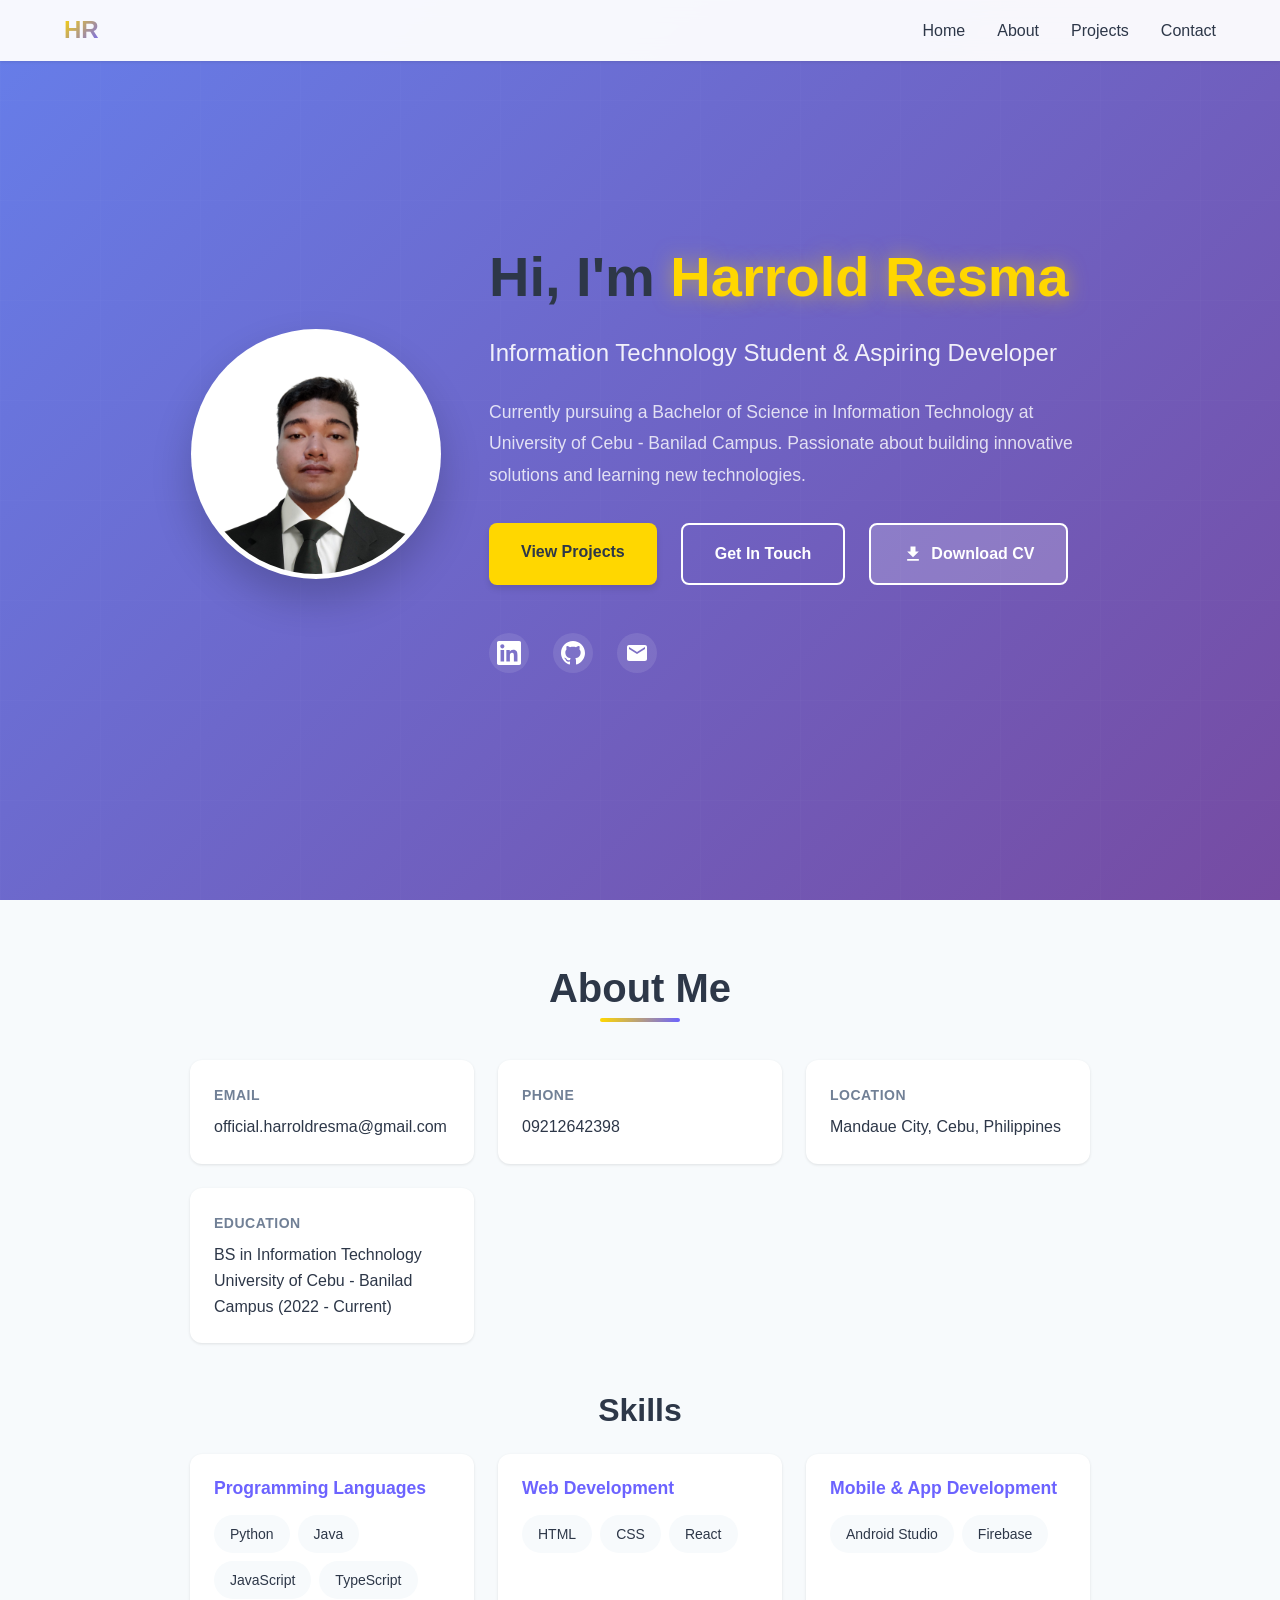
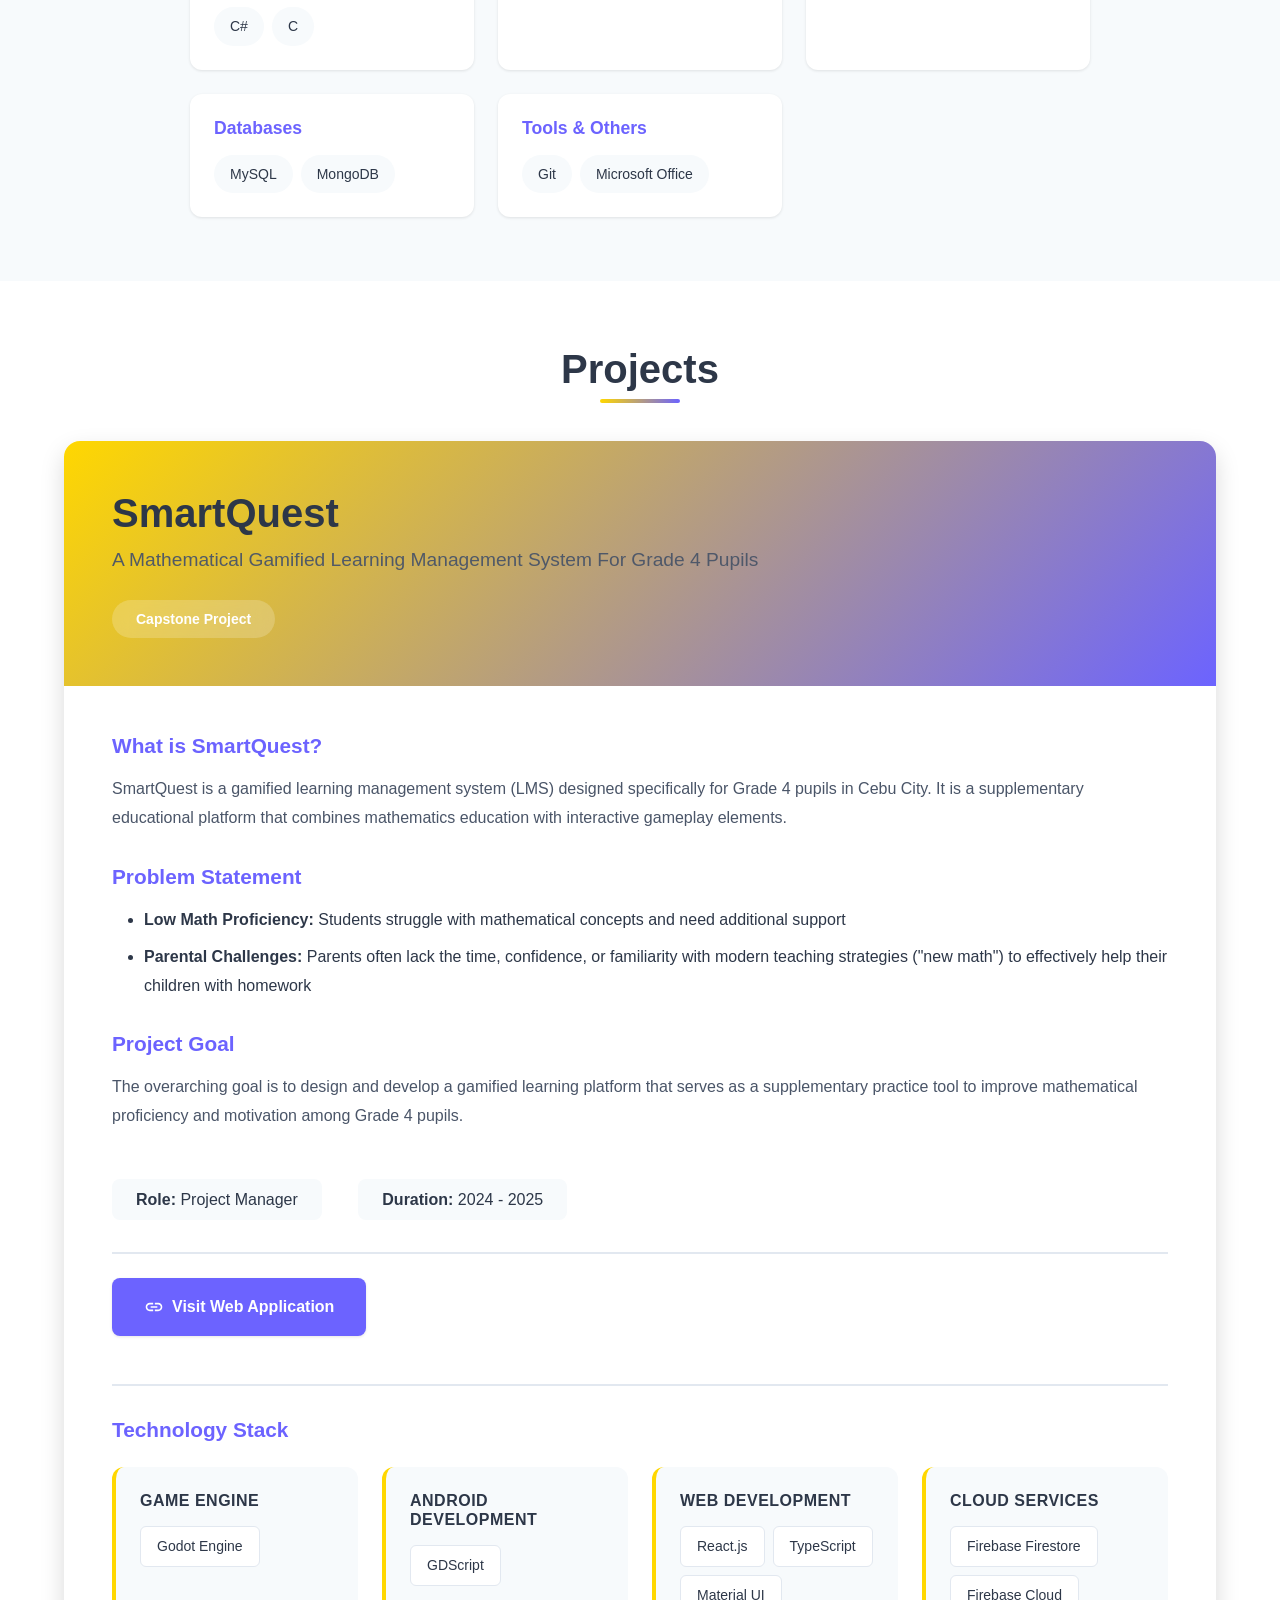
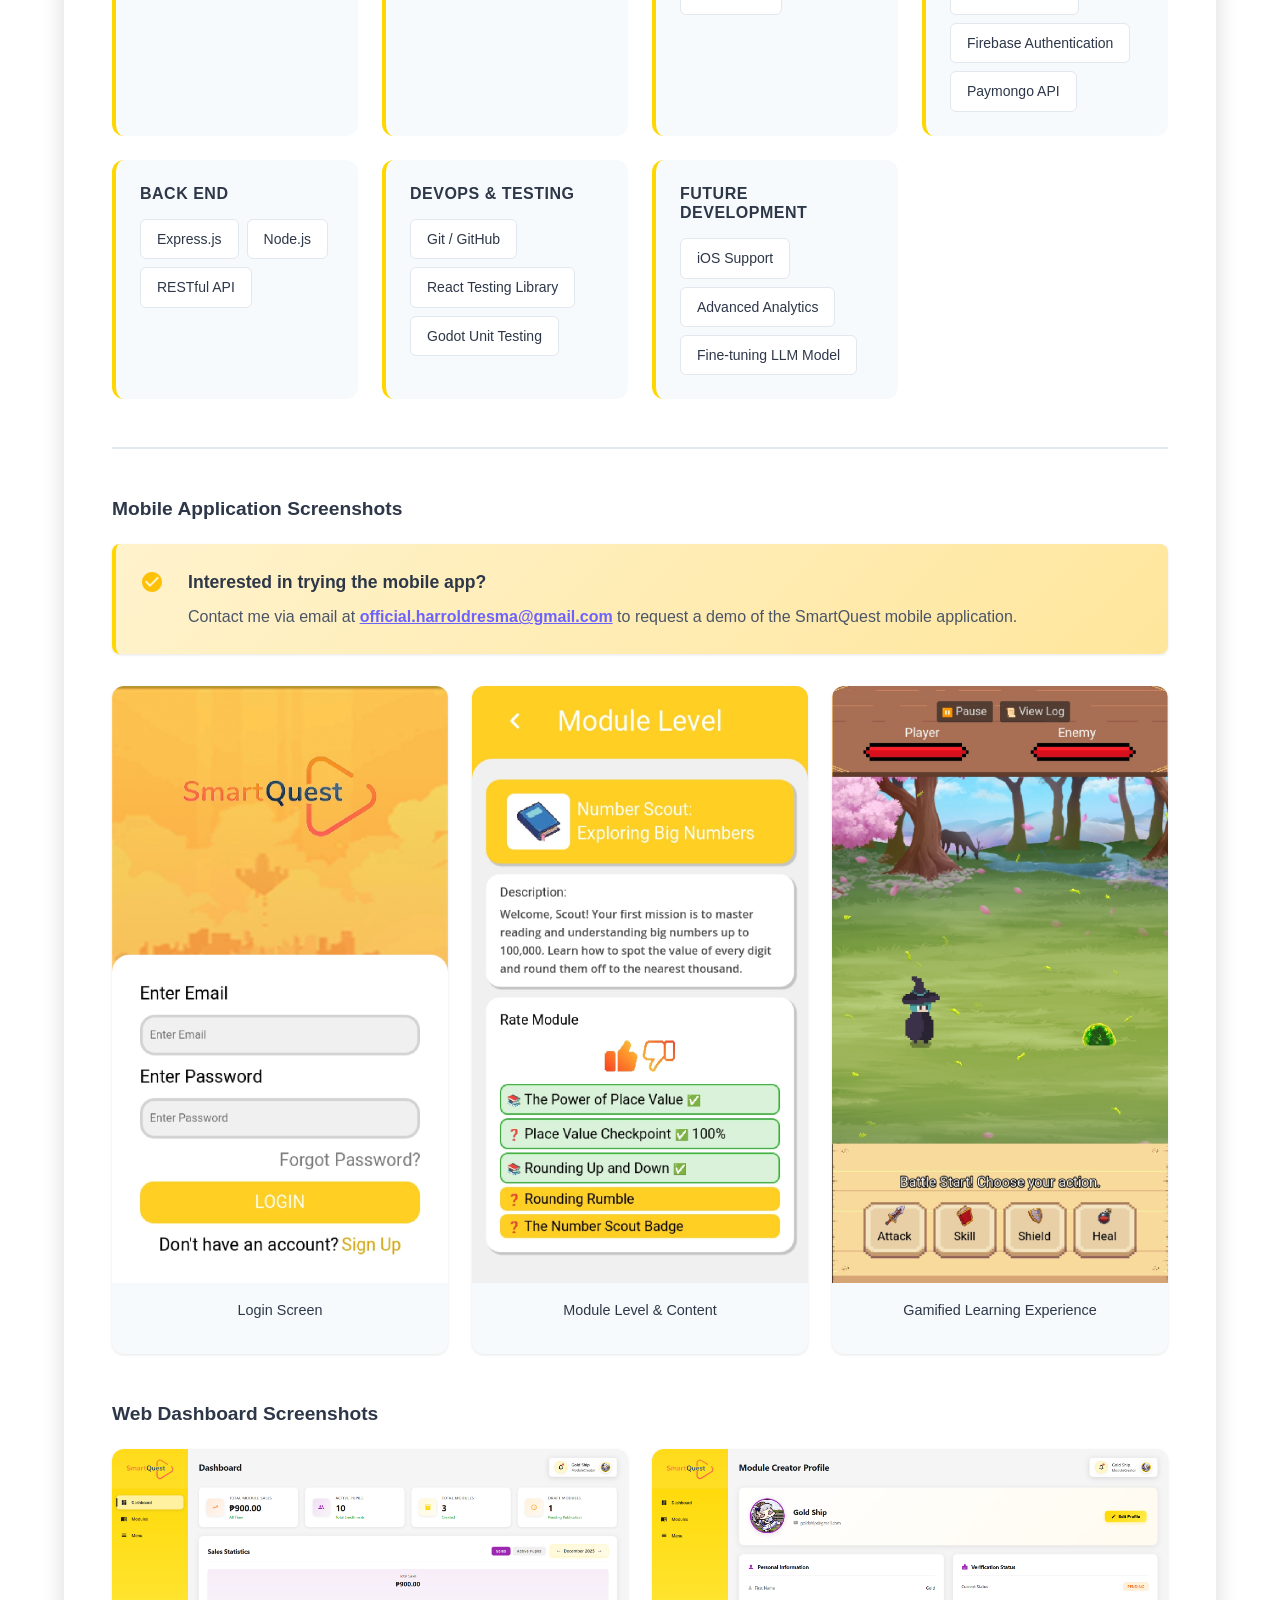
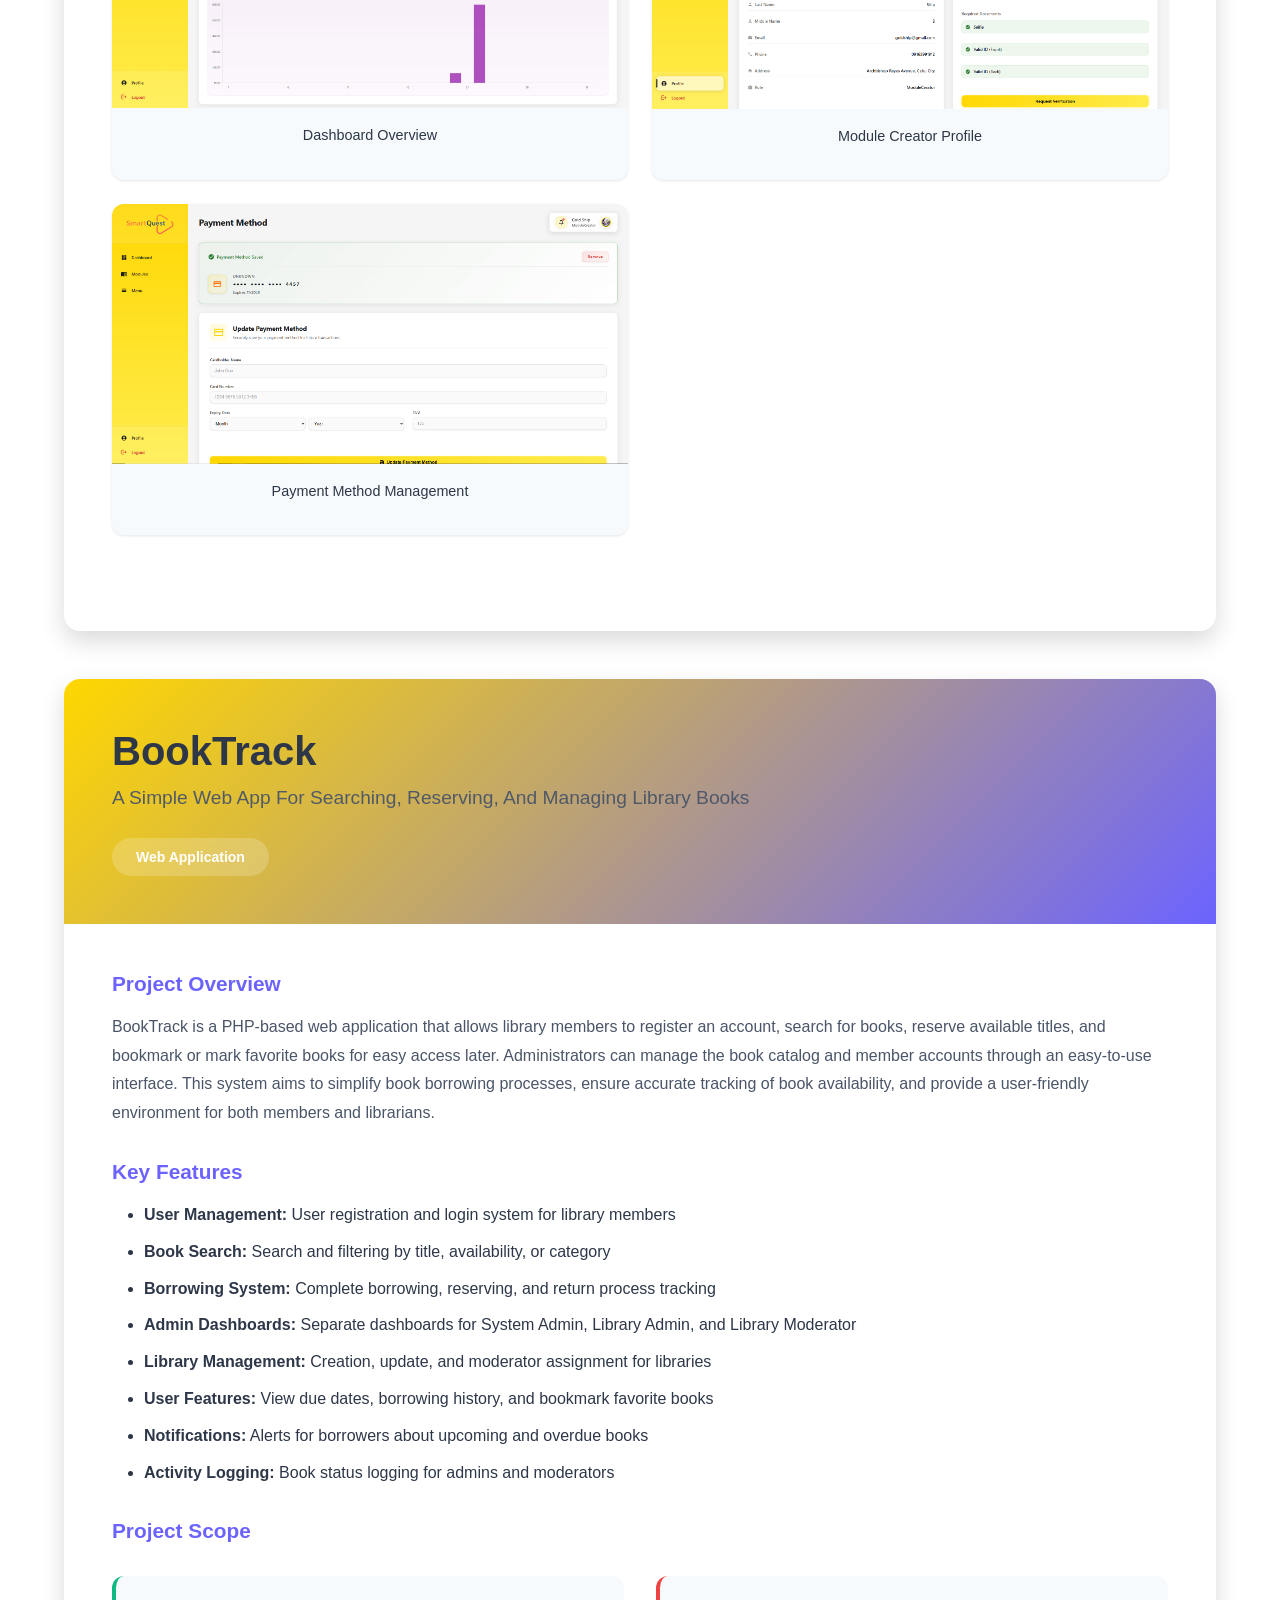
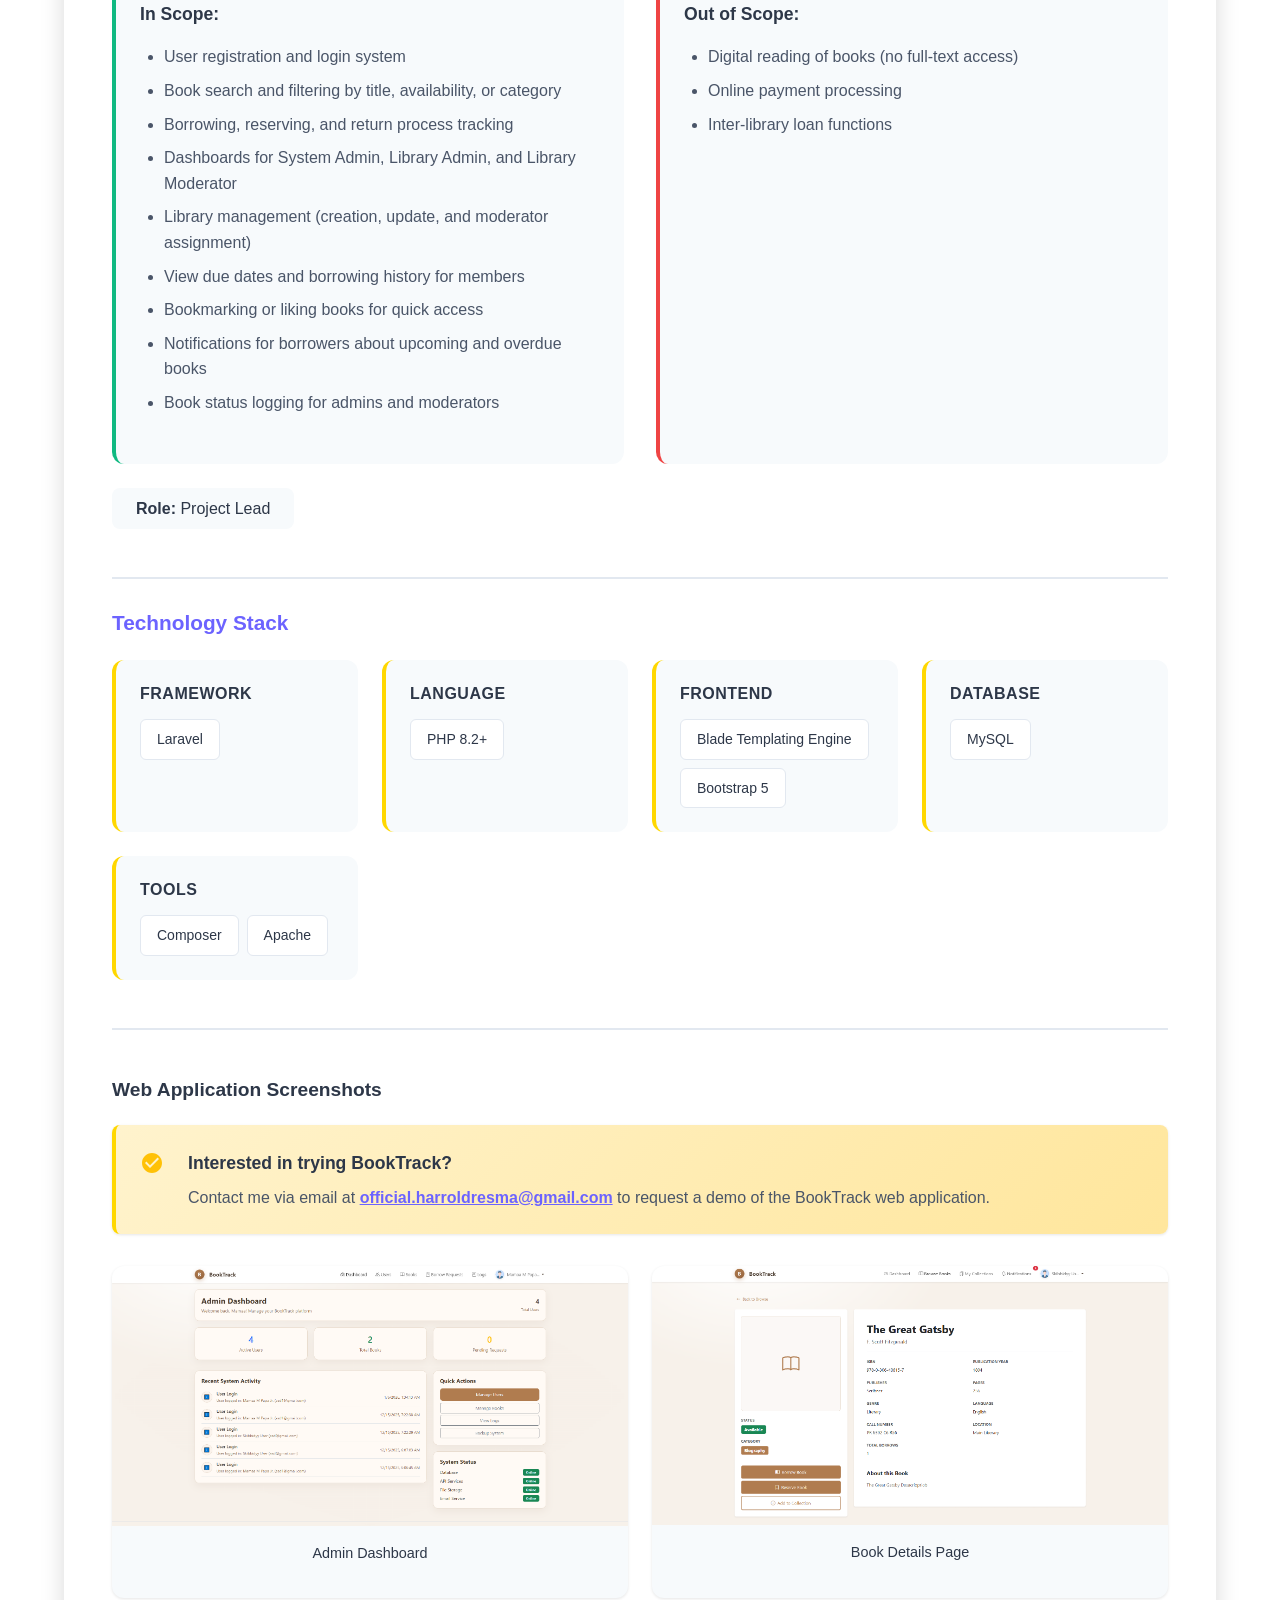
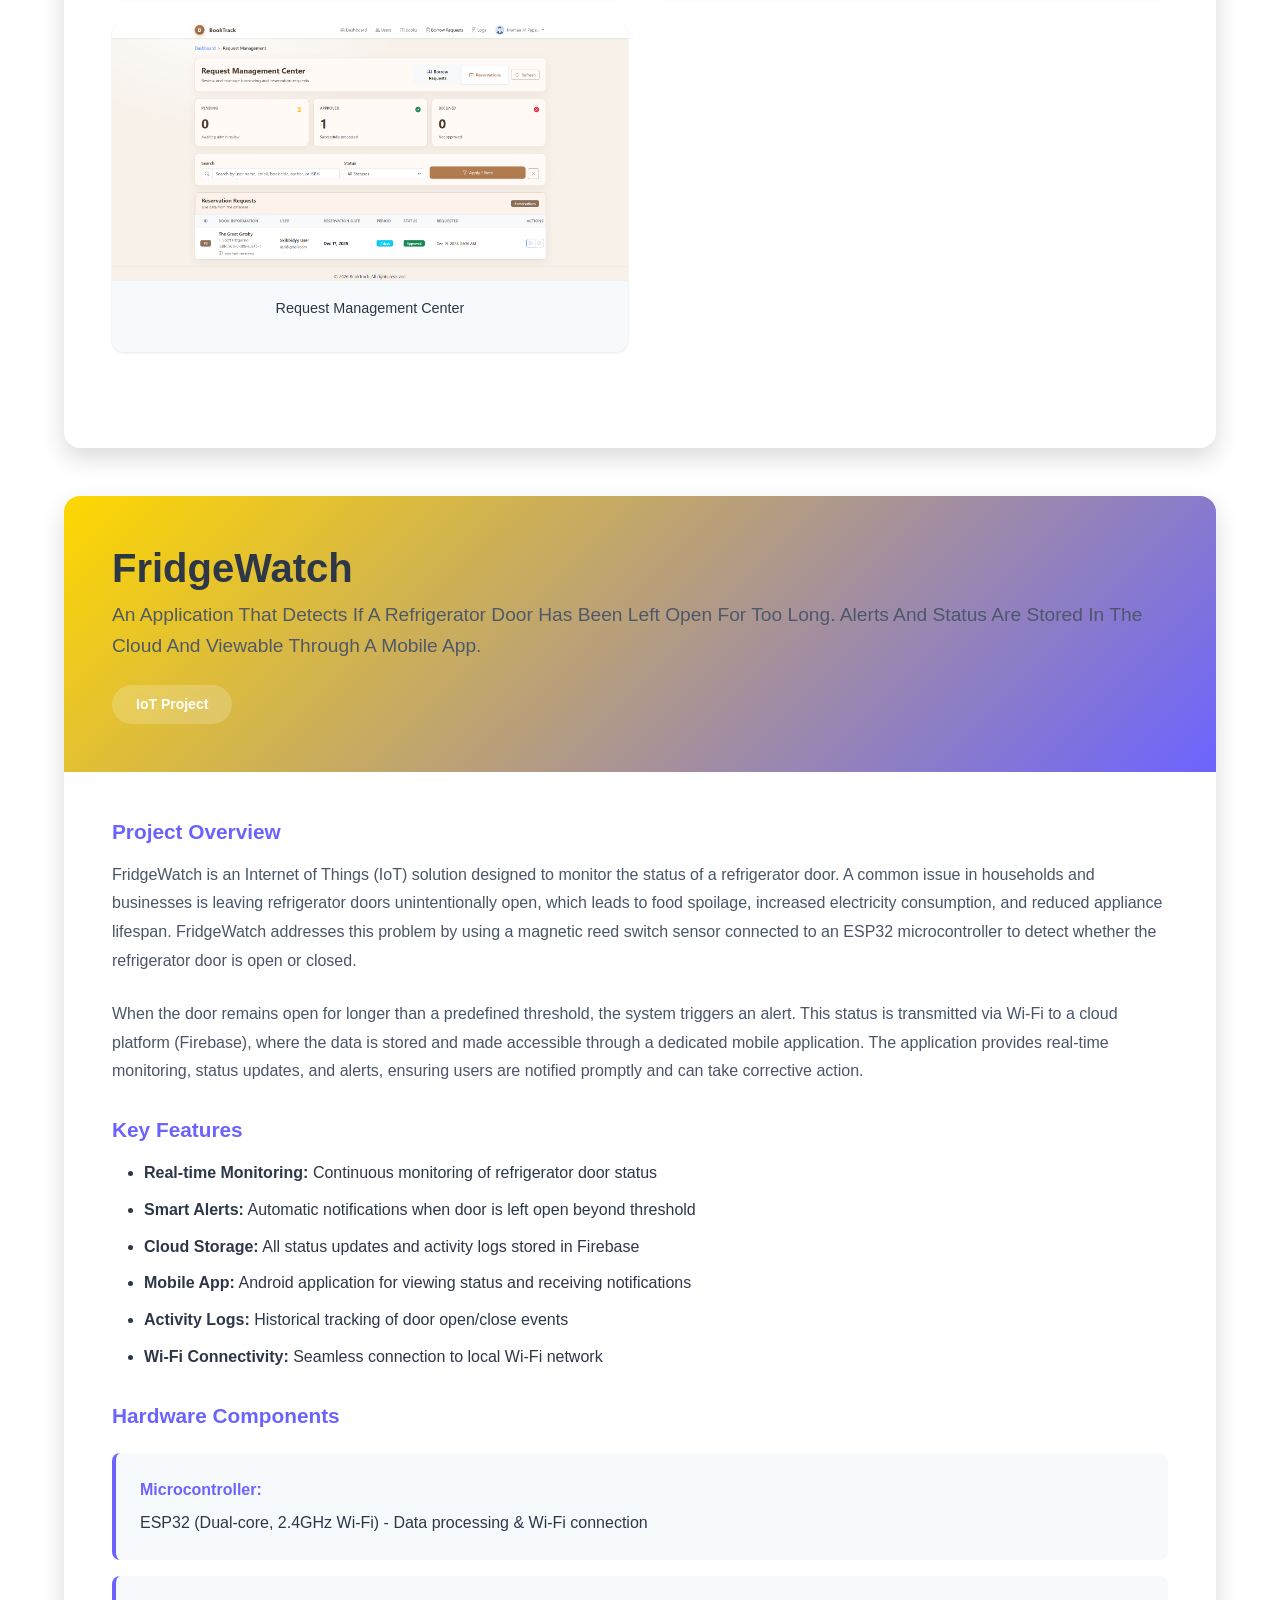
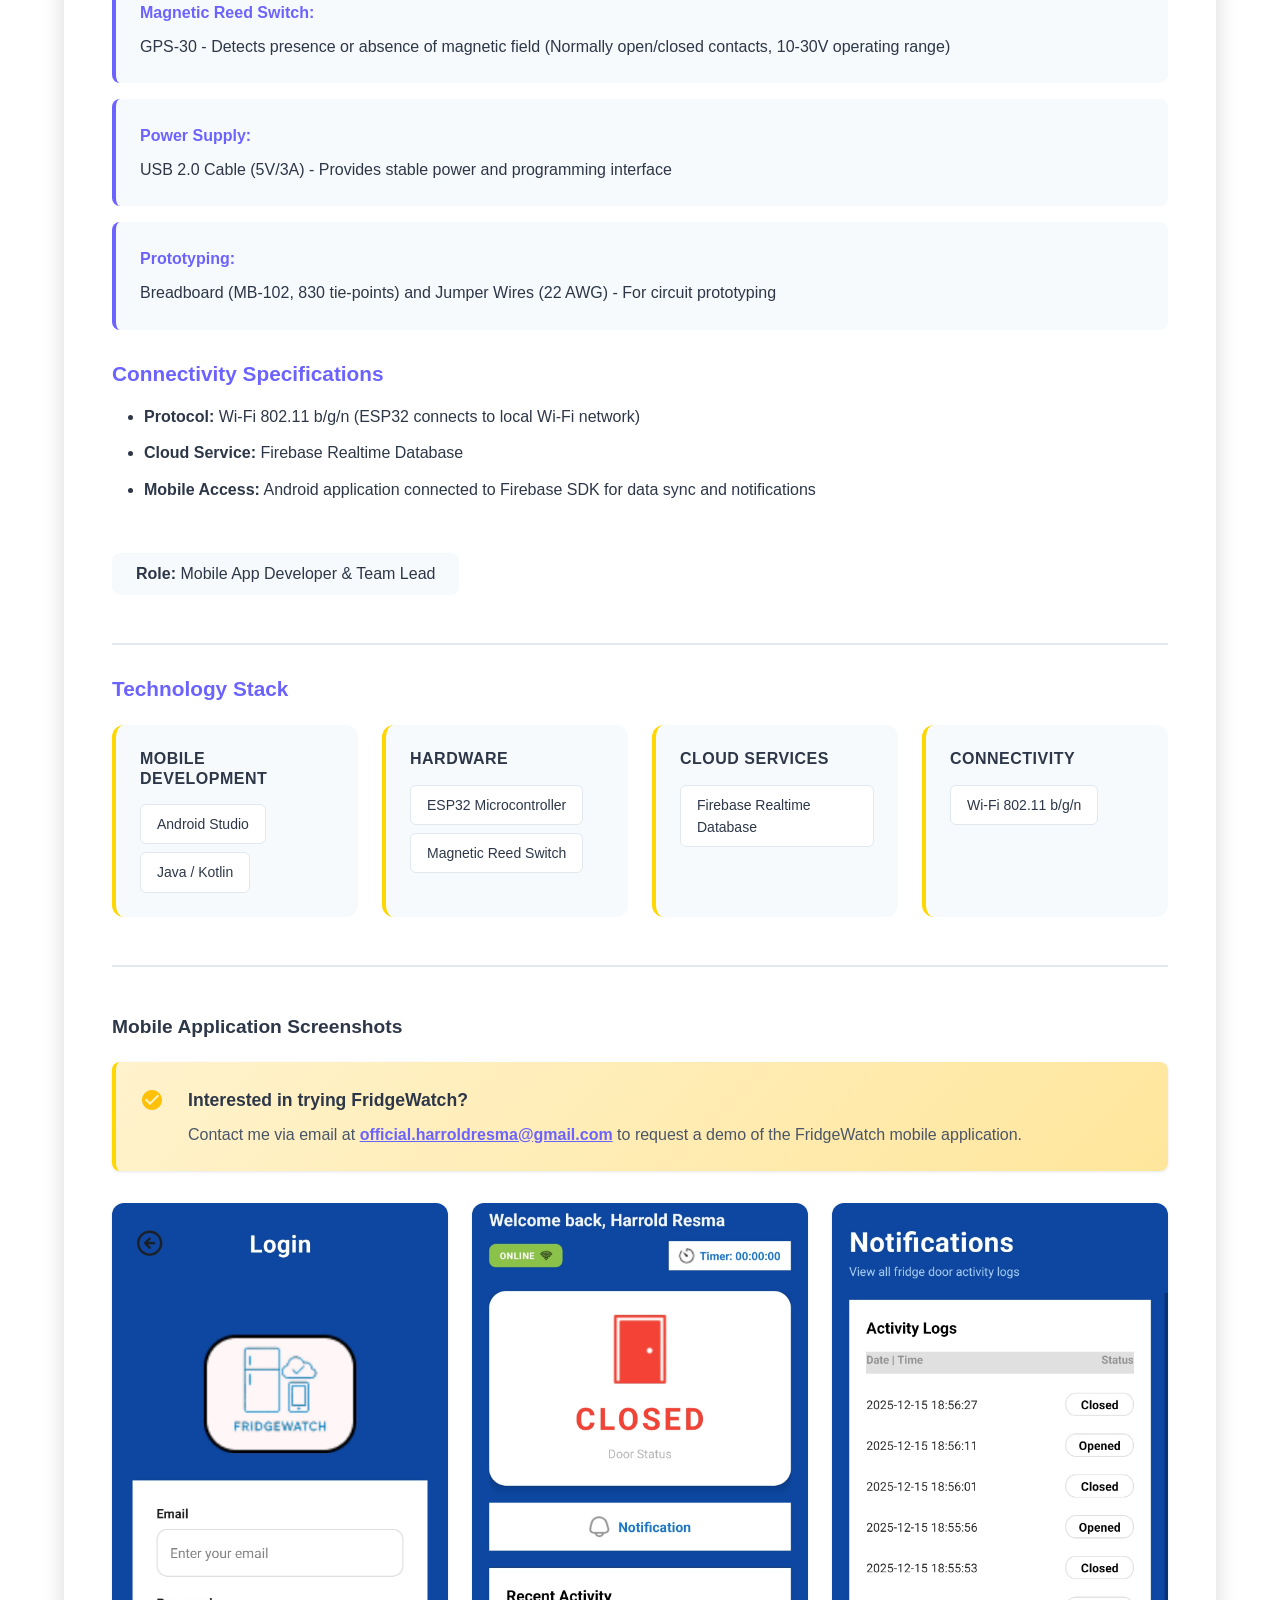
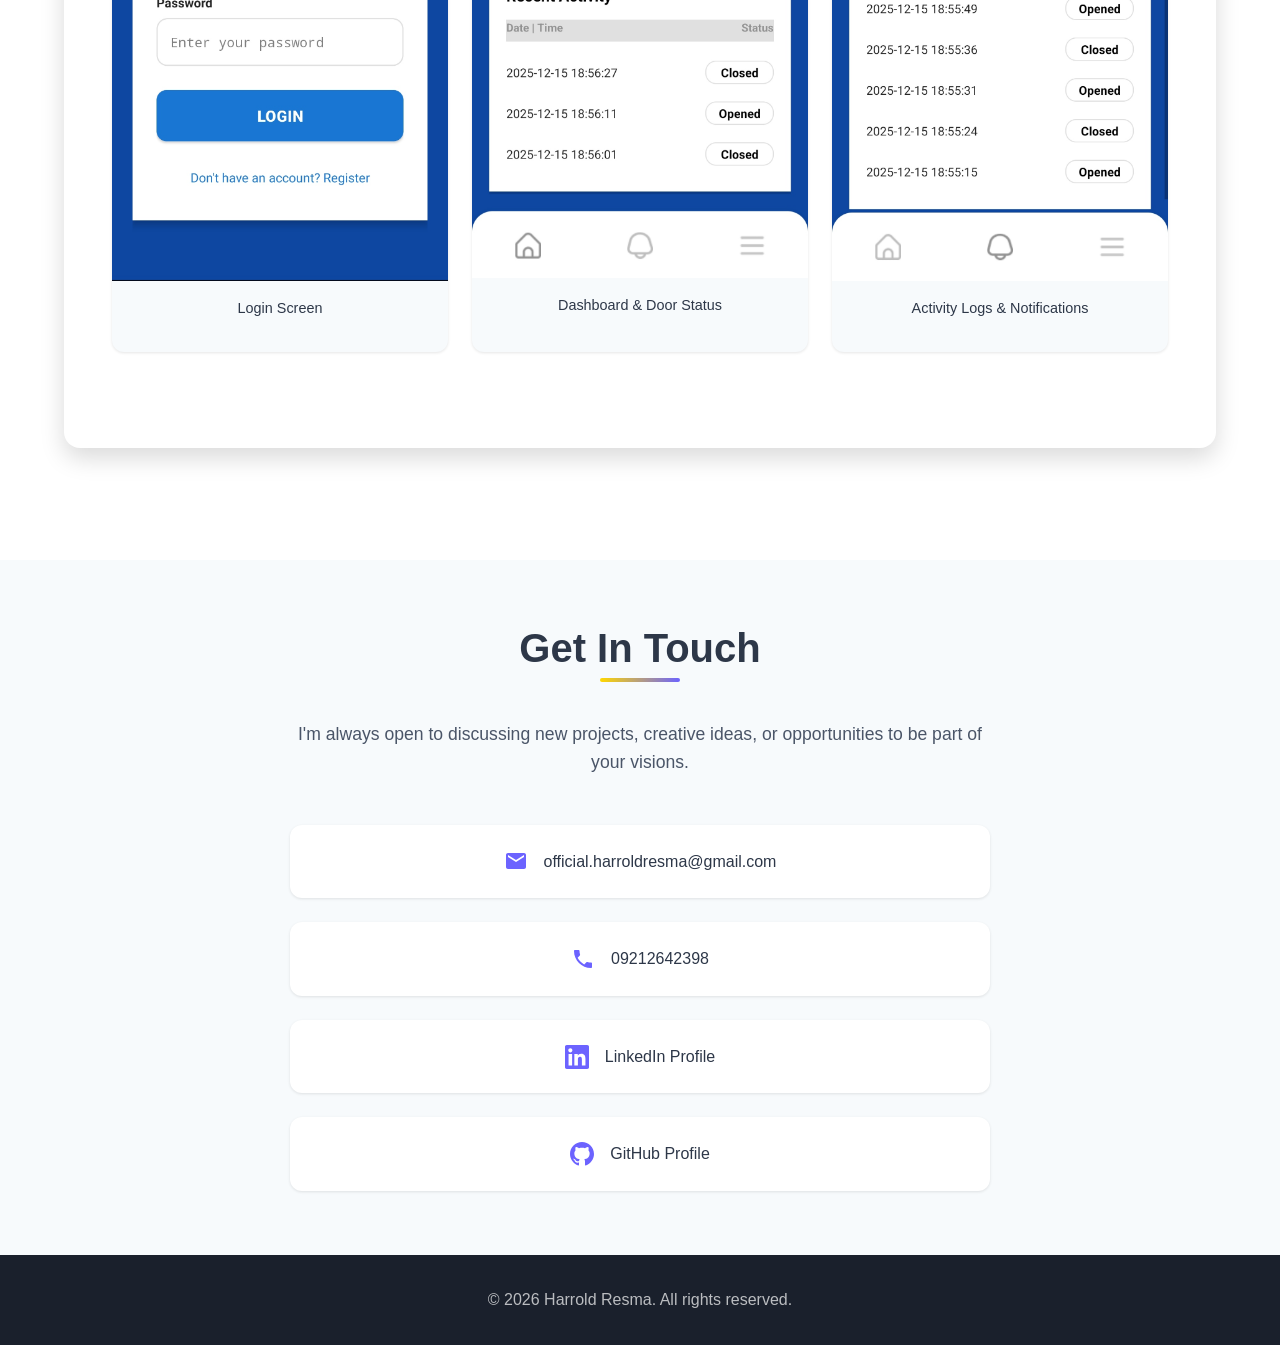
==== commit cd0ed5d2: "Add FridgeWatch IoT project details and UI Introduced the FridgeWatch IoT project to the documentati" ====
--- a/screens/index.html
+++ b/screens/index.html
@@ -433,6 +433,132 @@
                             <div class="image-item">
                                 <img src="../assets/booktrackWebRequest.png" alt="BookTrack Request Management" class="modal-image" data-src="../assets/booktrackWebRequest.png" data-alt="BookTrack Request Management">
                                 <p class="image-caption">Request Management Center</p>
+                            </div>
+                        </div>
+                    </div>
+                </div>
+            </div>
+            
+            <!-- FridgeWatch Project -->
+            <div class="project-card">
+                <div class="project-header">
+                    <div class="project-title-section">
+                        <h3 class="project-title">FridgeWatch</h3>
+                        <p class="project-subtitle">An Application That Detects If A Refrigerator Door Has Been Left Open For Too Long. Alerts And Status Are Stored In The Cloud And Viewable Through A Mobile App.</p>
+                        <span class="project-badge">IoT Project</span>
+                    </div>
+                </div>
+                
+                <div class="project-content">
+                    <div class="project-description">
+                        <h4>Project Overview</h4>
+                        <p>
+                            FridgeWatch is an Internet of Things (IoT) solution designed to monitor the status of a refrigerator door. 
+                            A common issue in households and businesses is leaving refrigerator doors unintentionally open, which leads to 
+                            food spoilage, increased electricity consumption, and reduced appliance lifespan. FridgeWatch addresses this problem 
+                            by using a magnetic reed switch sensor connected to an ESP32 microcontroller to detect whether the refrigerator door is open or closed.
+                        </p>
+                        <p>
+                            When the door remains open for longer than a predefined threshold, the system triggers an alert. This status is transmitted 
+                            via Wi-Fi to a cloud platform (Firebase), where the data is stored and made accessible through a dedicated mobile application. 
+                            The application provides real-time monitoring, status updates, and alerts, ensuring users are notified promptly and can take corrective action.
+                        </p>
+                        
+                        <h4>Key Features</h4>
+                        <ul>
+                            <li><strong>Real-time Monitoring:</strong> Continuous monitoring of refrigerator door status</li>
+                            <li><strong>Smart Alerts:</strong> Automatic notifications when door is left open beyond threshold</li>
+                            <li><strong>Cloud Storage:</strong> All status updates and activity logs stored in Firebase</li>
+                            <li><strong>Mobile App:</strong> Android application for viewing status and receiving notifications</li>
+                            <li><strong>Activity Logs:</strong> Historical tracking of door open/close events</li>
+                            <li><strong>Wi-Fi Connectivity:</strong> Seamless connection to local Wi-Fi network</li>
+                        </ul>
+                        
+                        <h4>Hardware Components</h4>
+                        <div class="hardware-table">
+                            <div class="hardware-item">
+                                <strong>Microcontroller:</strong> ESP32 (Dual-core, 2.4GHz Wi-Fi) - Data processing & Wi-Fi connection
+                            </div>
+                            <div class="hardware-item">
+                                <strong>Magnetic Reed Switch:</strong> GPS-30 - Detects presence or absence of magnetic field (Normally open/closed contacts, 10-30V operating range)
+                            </div>
+                            <div class="hardware-item">
+                                <strong>Power Supply:</strong> USB 2.0 Cable (5V/3A) - Provides stable power and programming interface
+                            </div>
+                            <div class="hardware-item">
+                                <strong>Prototyping:</strong> Breadboard (MB-102, 830 tie-points) and Jumper Wires (22 AWG) - For circuit prototyping
+                            </div>
+                        </div>
+                        
+                        <h4>Connectivity Specifications</h4>
+                        <ul>
+                            <li><strong>Protocol:</strong> Wi-Fi 802.11 b/g/n (ESP32 connects to local Wi-Fi network)</li>
+                            <li><strong>Cloud Service:</strong> Firebase Realtime Database</li>
+                            <li><strong>Mobile Access:</strong> Android application connected to Firebase SDK for data sync and notifications</li>
+                        </ul>
+                        
+                        <div class="project-role">
+                            <strong>Role:</strong> Mobile App Developer & Team Lead
+                        </div>
+                        
+                        <div class="tech-stack-section">
+                            <h4>Technology Stack</h4>
+                            <div class="tech-stack-grid">
+                                <div class="tech-category">
+                                    <h5>Mobile Development</h5>
+                                    <div class="tech-tags">
+                                        <span class="tech-tag">Android Studio</span>
+                                        <span class="tech-tag">Java / Kotlin</span>
+                                    </div>
+                                </div>
+                                <div class="tech-category">
+                                    <h5>Hardware</h5>
+                                    <div class="tech-tags">
+                                        <span class="tech-tag">ESP32 Microcontroller</span>
+                                        <span class="tech-tag">Magnetic Reed Switch</span>
+                                    </div>
+                                </div>
+                                <div class="tech-category">
+                                    <h5>Cloud Services</h5>
+                                    <div class="tech-tags">
+                                        <span class="tech-tag">Firebase Realtime Database</span>
+                                    </div>
+                                </div>
+                                <div class="tech-category">
+                                    <h5>Connectivity</h5>
+                                    <div class="tech-tags">
+                                        <span class="tech-tag">Wi-Fi 802.11 b/g/n</span>
+                                    </div>
+                                </div>
+                            </div>
+                        </div>
+                    </div>
+                    
+                    <div class="project-images">
+                        <h4>Mobile Application Screenshots</h4>
+                        <div class="app-demo-notice">
+                            <div class="demo-notice-content">
+                                <svg width="24" height="24" viewBox="0 0 24 24" fill="currentColor">
+                                    <path d="M12 2C6.48 2 2 6.48 2 12s4.48 10 10 10 10-4.48 10-10S17.52 2 12 2zm-2 15l-5-5 1.41-1.41L10 14.17l7.59-7.59L19 8l-9 9z"/>
+                                </svg>
+                                <div class="demo-notice-text">
+                                    <strong>Interested in trying FridgeWatch?</strong>
+                                    <p>Contact me via email at <a href="mailto:official.harroldresma@gmail.com?subject=FridgeWatch Demo Request">official.harroldresma@gmail.com</a> to request a demo of the FridgeWatch mobile application.</p>
+                                </div>
+                            </div>
+                        </div>
+                        <div class="image-grid mobile-grid">
+                            <div class="image-item">
+                                <img src="../assets/fridgewatchAppLogin.jpg" alt="FridgeWatch Mobile Login Screen" class="modal-image" data-src="../assets/fridgewatchAppLogin.jpg" data-alt="FridgeWatch Mobile Login Screen">
+                                <p class="image-caption">Login Screen</p>
+                            </div>
+                            <div class="image-item">
+                                <img src="../assets/fridgewatchAppDashboard.jpg" alt="FridgeWatch Mobile Dashboard" class="modal-image" data-src="../assets/fridgewatchAppDashboard.jpg" data-alt="FridgeWatch Mobile Dashboard">
+                                <p class="image-caption">Dashboard & Door Status</p>
+                            </div>
+                            <div class="image-item">
+                                <img src="../assets/fridgewatchAppNotification.jpg" alt="FridgeWatch Mobile Notifications" class="modal-image" data-src="../assets/fridgewatchAppNotification.jpg" data-alt="FridgeWatch Mobile Notifications">
+                                <p class="image-caption">Activity Logs & Notifications</p>
                             </div>
                         </div>
                     </div>
@@ -482,7 +608,7 @@
     <!-- Footer -->
     <footer class="footer">
         <div class="container">
-            <p>&copy; 2025 Harrold Resma. All rights reserved.</p>
+            <p>&copy; 2026 Harrold Resma. All rights reserved.</p>
         </div>
     </footer>
 
--- a/styles/global.css
+++ b/styles/global.css
@@ -748,6 +748,32 @@
     color: var(--text-secondary);
 }
 
+.hardware-table {
+    margin-top: var(--spacing-md);
+    display: grid;
+    gap: var(--spacing-sm);
+}
+
+.hardware-item {
+    padding: var(--spacing-md);
+    background: var(--bg-secondary);
+    border-radius: 8px;
+    border-left: 4px solid var(--secondary-color);
+    transition: var(--transition-normal);
+}
+
+.hardware-item:hover {
+    box-shadow: var(--shadow-sm);
+    transform: translateX(4px);
+}
+
+.hardware-item strong {
+    color: var(--secondary-color);
+    display: block;
+    margin-bottom: var(--spacing-xs);
+    font-size: 1rem;
+}
+
 /* ============================================
    Image Modal / Lightbox
    ============================================ */
